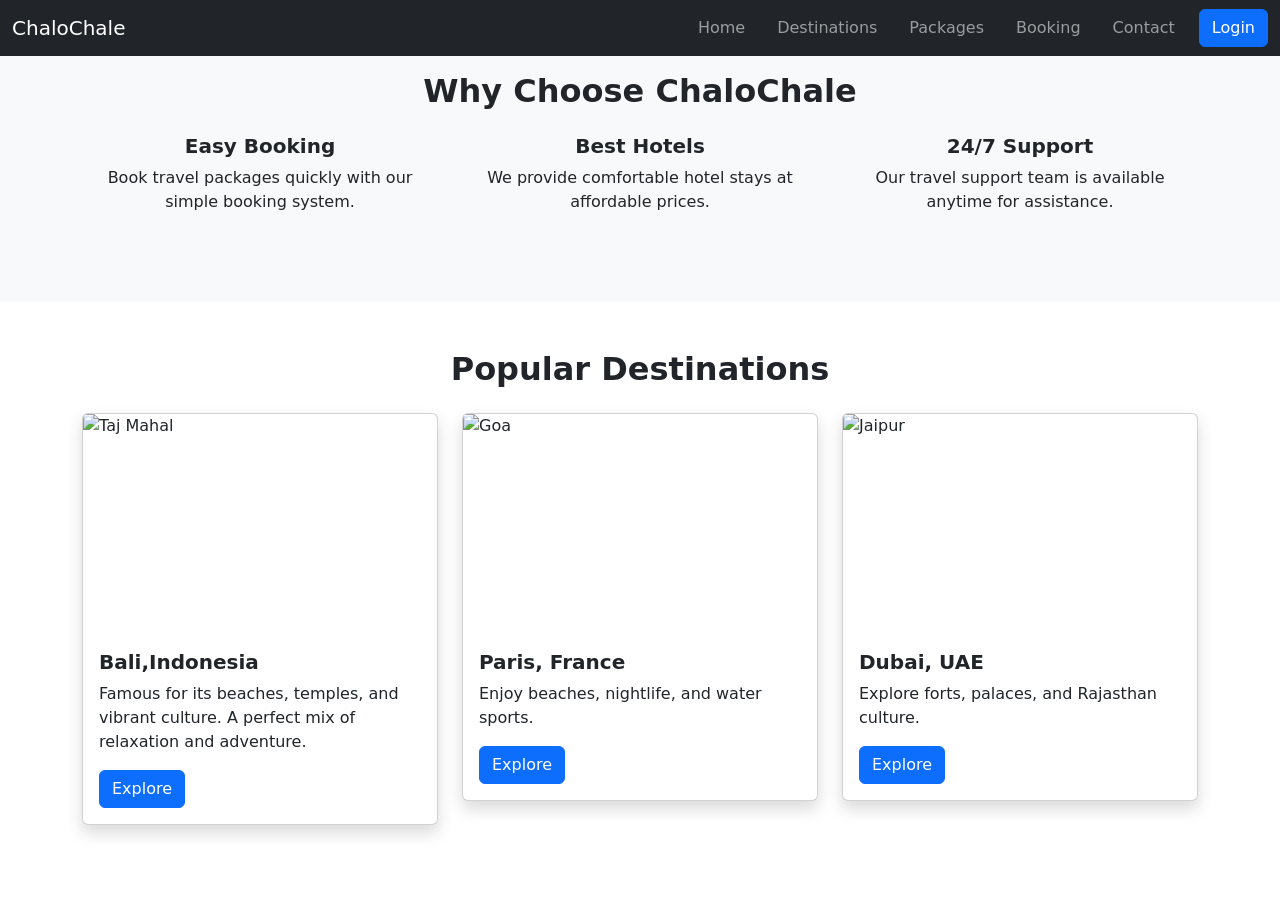
==== index.html @ 0f671a56 "Initial commit" ====
<!DOCTYPE html>
<html lang="en">
<head>
<link href="https://cdn.jsdelivr.net/npm/bootstrap@5.3.8/dist/css/bootstrap.min.css" rel="stylesheet">
<script src="https://cdn.jsdelivr.net/npm/bootstrap@5.3.8/dist/js/bootstrap.bundle.min.js"></script>
    <meta charset="UTF-8">
    <meta name="viewport" content="width=device-width, initial-scale=1.0">
    <title>Document</title>
</head>
<body>
   <nav class="navbar navbar-expand-sm navbar-dark bg-dark fixed-top">
  <div class="container-fluid">
    <a class="navbar-brand" href="javascript:void(0)">ChaloChale</a>
    <button class="navbar-toggler" type="button" data-bs-toggle="collapse" data-bs-target="#mynavbar">
      <span class="navbar-toggler-icon"></span>
    </button>

    <div class="collapse navbar-collapse" id="mynavbar ">
      <ul class="navbar-nav ms-auto d-flex gap-3">
        <li class="nav-item">
          <a class="nav-link" href="index.html">Home</a>
        </li>
        <li class="nav-item">
          <a class="nav-link" href="destination.html">Destinations</a>
        </li>
        <li class="nav-item">
          <a class="nav-link" href="packages.html">Packages</a>
        </li>
        <li class="nav-item">
          <a class="nav-link" href="booking.html">Booking</a>
        </li>
        <li class="nav-item">
          <a class="nav-link" href="contact.html">Contact</a>
        </li>
      </ul>
      <button class="btn btn-primary ms-3" type="button">Login</button>
    </div>
  </div>
</nav>


<div id="demo" class="carousel slide" data-bs-ride="carousel">

  <!-- Indicators/dots -->
  <div class="carousel-indicators">
    <button type="button" data-bs-target="#demo" data-bs-slide-to="0" class="active"></button>
    <button type="button" data-bs-target="#demo" data-bs-slide-to="1"></button>
    <button type="button" data-bs-target="#demo" data-bs-slide-to="2"></button>
  </div>
  
  <!-- The slideshow/carousel -->
  <div class="carousel-inner">
    <div class="carousel-item active">
      <img src="https://images.news18.com/webstories/uploads/2024/07/image-2024-07-f7a2a17a0508340295d1e0715650c808.png" alt="Los Angeles" class="d-block" style="width:100%">
      <div class="carousel-caption">
        <h3>Explore Beautiful Beaches</h3>
        <p> Plan your next vacation with ChaloChale</p>
        <button class="btn btn-primary ms-3" type="button">Explore Now</button>

      </div>
    </div>
    <div class="carousel-item">
      <img src="https://instatravelstyle.com/wp-content/uploads/2023/10/Trekking-in-the-Himalayas-A-Soul-Stirring-Adventure-in-Bhutans-Pristine-Mountains.jpg" alt="Chicago" class="d-block" style="width:100%">
      <div class="carousel-caption">
        <h3>Adventure in mountains</h3>
        <p> Discover trekking and hiking packages</p>
                <button class="btn btn-primary ms-3" type="button">View Packages</button>

      </div> 
    </div>
    <div class="carousel-item">
      <img src="https://images.unsplash.com/photo-1477959858617-67f85cf4f1df?fm=jpg&q=60&w=3000&auto=format&fit=crop&ixlib=rb-4.1.0&ixid=M3wxMjA3fDB8MHxzZWFyY2h8M3x8Y2l0eXxlbnwwfHwwfHx8MA%3D%3D" alt="New York" class="d-block" style="width:100%">
      <div class="carousel-caption">
        <h3>Enjoy City Towers</h3>
        <p> Book affordable city travel plans</p>
       <button class="btn btn-primary ms-3" type="button"> Book Trip</button>

      </div>  
    </div>
  </div>
  
  <!-- Left and right controls/icons -->
  <button class="carousel-control-prev" type="button" data-bs-target="#demo" data-bs-slide="prev">
    <span class="carousel-control-prev-icon"></span>
  </button>
  <button class="carousel-control-next" type="button" data-bs-target="#demo" data-bs-slide="next">
    <span class="carousel-control-next-icon"></span>
  </button>
</div>


<div class="row">
    <div class="col-md-12">
        <!-- Services Section -->
        <section class="py-5 bg-light">
            <div class="container">
                <h2 class="text-center fw-bold mb-4">Why Choose ChaloChale</h2>

                <div class="row text-center">

                    <div class="col-md-4 mb-4">
                        <i class="fa-solid fa-plane fa-3x text-primary mb-3"></i>
                        <h5 class="fw-bold">Easy Booking</h5>
                        <p>Book travel packages quickly with our simple booking system.</p>
                    </div>

                    <div class="col-md-4 mb-4">
                        <i class="fa-solid fa-hotel fa-3x text-success mb-3"></i>
                        <h5 class="fw-bold">Best Hotels</h5>
                        <p>We provide comfortable hotel stays at affordable prices.</p>
                    </div>

                    <div class="col-md-4 mb-4">
                        <i class="fa-solid fa-headset fa-3x text-warning mb-3"></i>
                        <h5 class="fw-bold">24/7 Support</h5>
                        <p>Our travel support team is available anytime for assistance.</p>
                    </div>

                </div>
            </div>
        </section>
    </div>
</div>

<!-- Destinations Section -->
<section class="py-5">
  <div class="container">
    <h2 class="text-center fw-bold mb-4">Popular Destinations</h2>

    <div class="row">

      <div class="col-md-4 mb-4">
        <div class="card shadow">
          <img src="https://hblimg.mmtcdn.com/content/hubble/img/desttvimg/mmt/destination/m_Bali_tv_destination_img_1_l_771_1158.jpg"
               class="card-img-top" height="220" alt="Taj Mahal">
          <div class="card-body">
            <h5 class="card-title fw-bold">Bali,Indonesia</h5>
            <p class="card-text">Famous for its beaches, temples, and vibrant culture. A perfect mix of relaxation and adventure.</p>
            <a href="#" class="btn btn-primary">Explore</a>
          </div>
        </div>
      </div>

      <div class="col-md-4 mb-4">
        <div class="card shadow">
          <img src="https://cdn.britannica.com/31/255531-050-B7E07090/eiffel-tower-paris-france-champ-de-mars-view.jpg";
               class="card-img-top" height="220" alt="Goa">
          <div class="card-body">
            <h5 class="card-title fw-bold">Paris, France </h5>
            <p class="card-text">Enjoy beaches, nightlife, and water sports.</p>
            <a href="#" class="btn btn-primary">Explore</a>
          </div>
        </div>
      </div>

      <div class="col-md-4 mb-4">
        <div class="card shadow">
          <img src="https://res.klook.com/image/upload/fl_lossy.progressive,q_60/v1760437946/destination/vovea0rrgjojr9pgdp7b.jpg"
               class="card-img-top" height="220" alt="Jaipur">
          <div class="card-body">
            <h5 class="card-title fw-bold">Dubai, UAE </h5>
            <p class="card-text">Explore forts, palaces, and Rajasthan culture.</p>
            <a href="#" class="btn btn-primary">Explore</a>
          </div>
        </div>
      </div>

    </div>
  </div>
</section>
<!-- destination section end -->


    
</body>
</html>
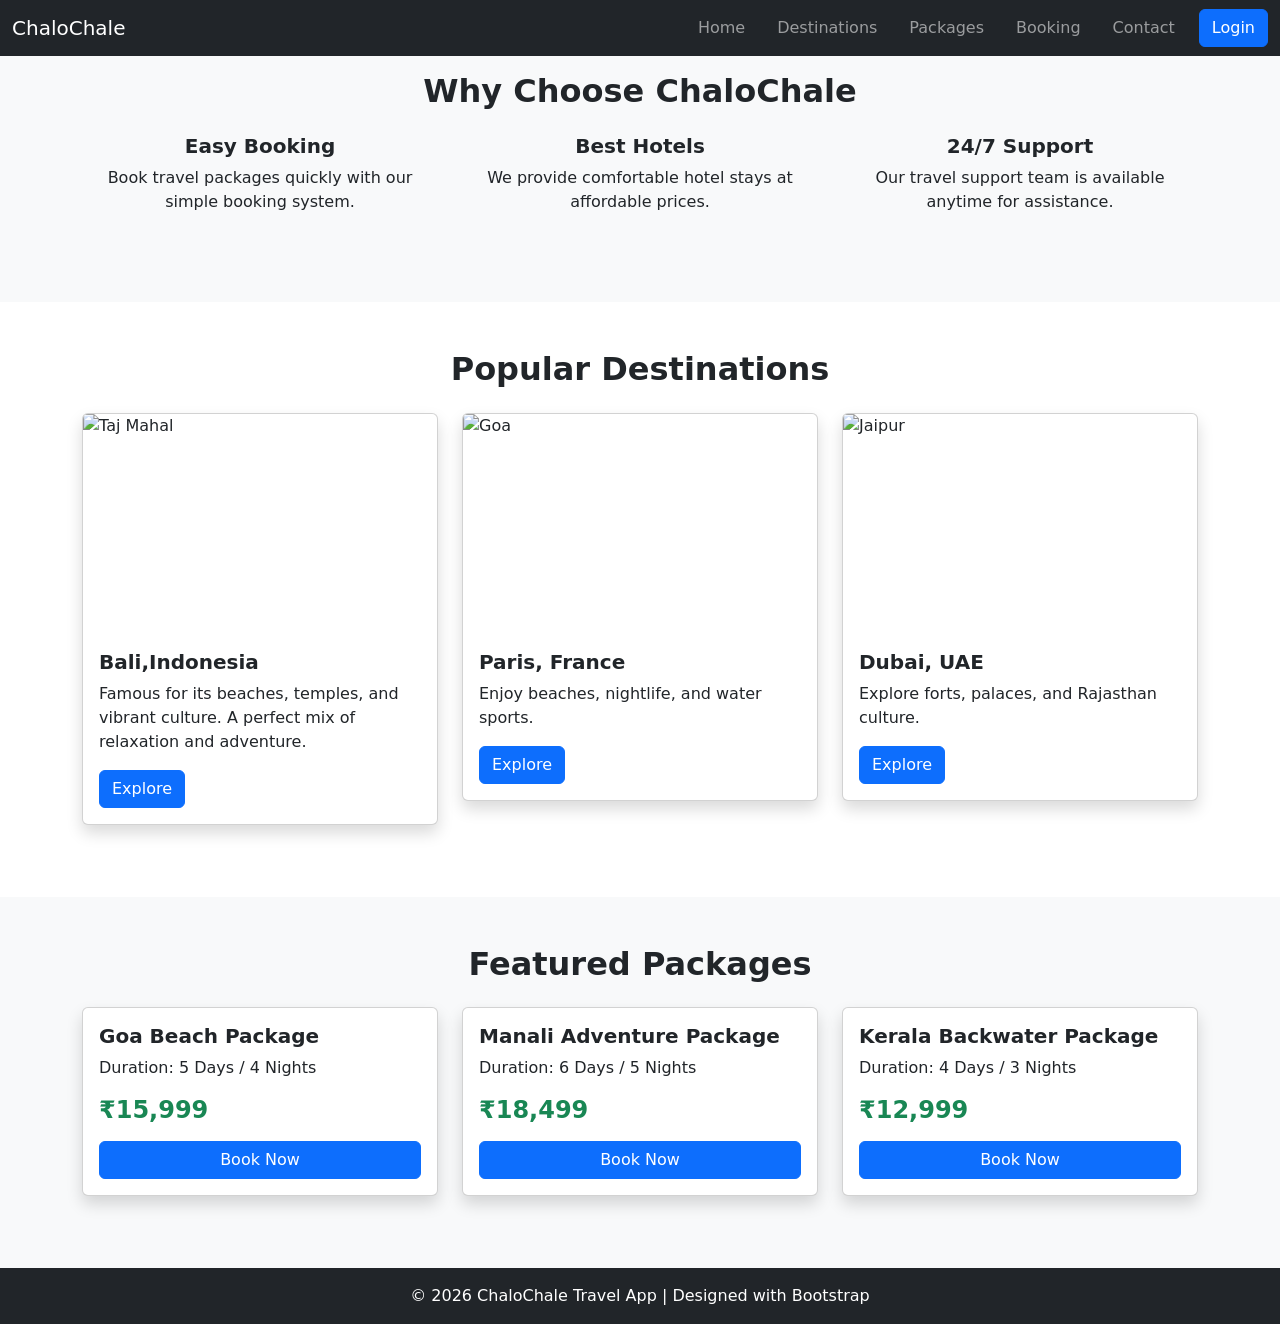
==== commit 1cabf226: "Updated home page" ====
--- a/index.html
+++ b/index.html
@@ -1,176 +1,281 @@
 <!DOCTYPE html>
 <html lang="en">
+
 <head>
-<link href="https://cdn.jsdelivr.net/npm/bootstrap@5.3.8/dist/css/bootstrap.min.css" rel="stylesheet">
-<script src="https://cdn.jsdelivr.net/npm/bootstrap@5.3.8/dist/js/bootstrap.bundle.min.js"></script>
-    <meta charset="UTF-8">
-    <meta name="viewport" content="width=device-width, initial-scale=1.0">
-    <title>Document</title>
+  <link href="https://cdn.jsdelivr.net/npm/bootstrap@5.3.8/dist/css/bootstrap.min.css" rel="stylesheet">
+  <script src="https://cdn.jsdelivr.net/npm/bootstrap@5.3.8/dist/js/bootstrap.bundle.min.js"></script>
+  <meta charset="UTF-8">
+  <meta name="viewport" content="width=device-width, initial-scale=1.0">
+  <title>Document</title>
 </head>
+
 <body>
-   <nav class="navbar navbar-expand-sm navbar-dark bg-dark fixed-top">
-  <div class="container-fluid">
-    <a class="navbar-brand" href="javascript:void(0)">ChaloChale</a>
-    <button class="navbar-toggler" type="button" data-bs-toggle="collapse" data-bs-target="#mynavbar">
-      <span class="navbar-toggler-icon"></span>
+  <nav class="navbar navbar-expand-sm navbar-dark bg-dark fixed-top">
+    <div class="container-fluid">
+      <a class="navbar-brand" href="javascript:void(0)">ChaloChale</a>
+      <button class="navbar-toggler" type="button" data-bs-toggle="collapse" data-bs-target="#mynavbar">
+        <span class="navbar-toggler-icon"></span>
+      </button>
+
+      <div class="collapse navbar-collapse" id="mynavbar ">
+        <ul class="navbar-nav ms-auto d-flex gap-3">
+          <li class="nav-item">
+            <a class="nav-link" href="index.html">Home</a>
+          </li>
+          <li class="nav-item">
+            <a class="nav-link" href="destination.html">Destinations</a>
+          </li>
+          <li class="nav-item">
+            <a class="nav-link" href="packages.html">Packages</a>
+          </li>
+          <li class="nav-item">
+            <a class="nav-link" href="booking.html">Booking</a>
+          </li>
+          <li class="nav-item">
+            <a class="nav-link" href="contact.html">Contact</a>
+          </li>
+        </ul>
+        <button class="btn btn-primary ms-3" type="button">Login</button>
+      </div>
+    </div>
+  </nav>
+
+
+  <div id="demo" class="carousel slide" data-bs-ride="carousel">
+
+    <!-- Indicators/dots -->
+    <div class="carousel-indicators">
+      <button type="button" data-bs-target="#demo" data-bs-slide-to="0" class="active"></button>
+      <button type="button" data-bs-target="#demo" data-bs-slide-to="1"></button>
+      <button type="button" data-bs-target="#demo" data-bs-slide-to="2"></button>
+    </div>
+
+    <!-- The slideshow/carousel -->
+    <div class="carousel-inner">
+      <div class="carousel-item active">
+        <img
+          src="https://images.news18.com/webstories/uploads/2024/07/image-2024-07-f7a2a17a0508340295d1e0715650c808.png"
+          alt="Los Angeles" class="d-block" style="width:100%">
+        <div class="carousel-caption">
+          <h3>Explore Beautiful Beaches</h3>
+          <p> Plan your next vacation with ChaloChale</p>
+          <button class="btn btn-primary ms-3" type="button">Explore Now</button>
+
+        </div>
+      </div>
+      <div class="carousel-item">
+        <img
+          src="https://instatravelstyle.com/wp-content/uploads/2023/10/Trekking-in-the-Himalayas-A-Soul-Stirring-Adventure-in-Bhutans-Pristine-Mountains.jpg"
+          alt="Chicago" class="d-block" style="width:100%">
+        <div class="carousel-caption">
+          <h3>Adventure in mountains</h3>
+          <p> Discover trekking and hiking packages</p>
+          <button class="btn btn-primary ms-3" type="button">View Packages</button>
+
+        </div>
+      </div>
+      <div class="carousel-item">
+        <img
+          src="https://images.unsplash.com/photo-1477959858617-67f85cf4f1df?fm=jpg&q=60&w=3000&auto=format&fit=crop&ixlib=rb-4.1.0&ixid=M3wxMjA3fDB8MHxzZWFyY2h8M3x8Y2l0eXxlbnwwfHwwfHx8MA%3D%3D"
+          alt="New York" class="d-block" style="width:100%">
+        <div class="carousel-caption">
+          <h3>Enjoy City Towers</h3>
+          <p> Book affordable city travel plans</p>
+          <button class="btn btn-primary ms-3" type="button"> Book Trip</button>
+
+        </div>
+      </div>
+    </div>
+
+    <!-- Left and right controls/icons -->
+    <button class="carousel-control-prev" type="button" data-bs-target="#demo" data-bs-slide="prev">
+      <span class="carousel-control-prev-icon"></span>
     </button>
-
-    <div class="collapse navbar-collapse" id="mynavbar ">
-      <ul class="navbar-nav ms-auto d-flex gap-3">
-        <li class="nav-item">
-          <a class="nav-link" href="index.html">Home</a>
-        </li>
-        <li class="nav-item">
-          <a class="nav-link" href="destination.html">Destinations</a>
-        </li>
-        <li class="nav-item">
-          <a class="nav-link" href="packages.html">Packages</a>
-        </li>
-        <li class="nav-item">
-          <a class="nav-link" href="booking.html">Booking</a>
-        </li>
-        <li class="nav-item">
-          <a class="nav-link" href="contact.html">Contact</a>
-        </li>
-      </ul>
-      <button class="btn btn-primary ms-3" type="button">Login</button>
-    </div>
+    <button class="carousel-control-next" type="button" data-bs-target="#demo" data-bs-slide="next">
+      <span class="carousel-control-next-icon"></span>
+    </button>
   </div>
-</nav>
-
-
-<div id="demo" class="carousel slide" data-bs-ride="carousel">
-
-  <!-- Indicators/dots -->
-  <div class="carousel-indicators">
-    <button type="button" data-bs-target="#demo" data-bs-slide-to="0" class="active"></button>
-    <button type="button" data-bs-target="#demo" data-bs-slide-to="1"></button>
-    <button type="button" data-bs-target="#demo" data-bs-slide-to="2"></button>
+
+
+  <div class="row">
+    <div class="col-md-12">
+      <!-- Services Section -->
+      <section class="py-5 bg-light">
+        <div class="container">
+          <h2 class="text-center fw-bold mb-4">Why Choose ChaloChale</h2>
+
+          <div class="row text-center">
+
+            <div class="col-md-4 mb-4">
+              <i class="fa-solid fa-plane fa-3x text-primary mb-3"></i>
+              <h5 class="fw-bold">Easy Booking</h5>
+              <p>Book travel packages quickly with our simple booking system.</p>
+            </div>
+
+            <div class="col-md-4 mb-4">
+              <i class="fa-solid fa-hotel fa-3x text-success mb-3"></i>
+              <h5 class="fw-bold">Best Hotels</h5>
+              <p>We provide comfortable hotel stays at affordable prices.</p>
+            </div>
+
+            <div class="col-md-4 mb-4">
+              <i class="fa-solid fa-headset fa-3x text-warning mb-3"></i>
+              <h5 class="fw-bold">24/7 Support</h5>
+              <p>Our travel support team is available anytime for assistance.</p>
+            </div>
+
+          </div>
+        </div>
+      </section>
+    </div>
   </div>
-  
-  <!-- The slideshow/carousel -->
-  <div class="carousel-inner">
-    <div class="carousel-item active">
-      <img src="https://images.news18.com/webstories/uploads/2024/07/image-2024-07-f7a2a17a0508340295d1e0715650c808.png" alt="Los Angeles" class="d-block" style="width:100%">
-      <div class="carousel-caption">
-        <h3>Explore Beautiful Beaches</h3>
-        <p> Plan your next vacation with ChaloChale</p>
-        <button class="btn btn-primary ms-3" type="button">Explore Now</button>
-
-      </div>
-    </div>
-    <div class="carousel-item">
-      <img src="https://instatravelstyle.com/wp-content/uploads/2023/10/Trekking-in-the-Himalayas-A-Soul-Stirring-Adventure-in-Bhutans-Pristine-Mountains.jpg" alt="Chicago" class="d-block" style="width:100%">
-      <div class="carousel-caption">
-        <h3>Adventure in mountains</h3>
-        <p> Discover trekking and hiking packages</p>
-                <button class="btn btn-primary ms-3" type="button">View Packages</button>
-
-      </div> 
-    </div>
-    <div class="carousel-item">
-      <img src="https://images.unsplash.com/photo-1477959858617-67f85cf4f1df?fm=jpg&q=60&w=3000&auto=format&fit=crop&ixlib=rb-4.1.0&ixid=M3wxMjA3fDB8MHxzZWFyY2h8M3x8Y2l0eXxlbnwwfHwwfHx8MA%3D%3D" alt="New York" class="d-block" style="width:100%">
-      <div class="carousel-caption">
-        <h3>Enjoy City Towers</h3>
-        <p> Book affordable city travel plans</p>
-       <button class="btn btn-primary ms-3" type="button"> Book Trip</button>
-
-      </div>  
+
+  <!-- Destinations Section -->
+  <section class="py-5">
+    <div class="container">
+      <h2 class="text-center fw-bold mb-4">Popular Destinations</h2>
+
+      <div class="row">
+
+        <div class="col-md-4 mb-4">
+          <div class="card shadow">
+            <img
+              src="https://hblimg.mmtcdn.com/content/hubble/img/desttvimg/mmt/destination/m_Bali_tv_destination_img_1_l_771_1158.jpg"
+              class="card-img-top" height="220" alt="Taj Mahal">
+            <div class="card-body">
+              <h5 class="card-title fw-bold">Bali,Indonesia</h5>
+              <p class="card-text">Famous for its beaches, temples, and vibrant culture. A perfect mix of relaxation and
+                adventure.</p>
+              <a href="#" class="btn btn-primary">Explore</a>
+            </div>
+          </div>
+        </div>
+
+        <div class="col-md-4 mb-4">
+          <div class="card shadow">
+            <img
+              src="https://cdn.britannica.com/31/255531-050-B7E07090/eiffel-tower-paris-france-champ-de-mars-view.jpg" ;
+              class="card-img-top" height="220" alt="Goa">
+            <div class="card-body">
+              <h5 class="card-title fw-bold">Paris, France </h5>
+              <p class="card-text">Enjoy beaches, nightlife, and water sports.</p>
+              <a href="#" class="btn btn-primary">Explore</a>
+            </div>
+          </div>
+        </div>
+
+        <div class="col-md-4 mb-4">
+          <div class="card shadow">
+            <img
+              src="https://res.klook.com/image/upload/fl_lossy.progressive,q_60/v1760437946/destination/vovea0rrgjojr9pgdp7b.jpg"
+              class="card-img-top" height="220" alt="Jaipur">
+            <div class="card-body">
+              <h5 class="card-title fw-bold">Dubai, UAE </h5>
+              <p class="card-text">Explore forts, palaces, and Rajasthan culture.</p>
+              <a href="#" class="btn btn-primary">Explore</a>
+            </div>
+          </div>
+        </div>
+
+      </div>
+    </div>
+  </section>
+  <!-- destination section end -->
+
+
+  <!-- Packages Section -->
+  <section class="py-5 bg-light">
+    <div class="container">
+      <h2 class="text-center fw-bold mb-4">Featured Packages</h2>
+      <div class="row">
+
+        <div class="col-md-4 mb-4">
+          <div class="card shadow">
+            <div class="card-body">
+              <h5 class="fw-bold">Goa Beach Package</h5>
+              <p>Duration: 5 Days / 4 Nights</p>
+              <h4 class="text-success fw-bold">₹15,999</h4>
+              <button class="btn btn-primary w-100 mt-2" data-bs-toggle="modal" data-bs-target="#bookingModal">
+                Book Now
+              </button>
+            </div>
+          </div>
+        </div>
+
+        <div class="col-md-4 mb-4">
+          <div class="card shadow">
+            <div class="card-body">
+              <h5 class="fw-bold">Manali Adventure Package</h5>
+              <p>Duration: 6 Days / 5 Nights</p>
+              <h4 class="text-success fw-bold">₹18,499</h4>
+              <button class="btn btn-primary w-100 mt-2" data-bs-toggle="modal" data-bs-target="#bookingModal">
+                Book Now
+              </button>
+            </div>
+          </div>
+        </div>
+
+        <div class="col-md-4 mb-4">
+          <div class="card shadow">
+            <div class="card-body">
+              <h5 class="fw-bold">Kerala Backwater Package</h5>
+              <p>Duration: 4 Days / 3 Nights</p>
+              <h4 class="text-success fw-bold">₹12,999</h4>
+              <button class="btn btn-primary w-100 mt-2" data-bs-toggle="modal" data-bs-target="#bookingModal">
+                Book Now
+              </button>
+            </div>
+          </div>
+        </div>
+
+      </div>
+    </div>
+  </section>
+
+  <div class="modal" id="bookingModal">
+    <div class="modal-dialog">
+      <div class="modal-content">
+
+        <!-- Modal Header -->
+        <div class="modal-header bg-primary text-white">
+          <h4 class="modal-title">Book Your Trip</h4>
+          <button type="button" class="btn-close" data-bs-dismiss="modal"></button>
+        </div>
+
+        <!-- Modal body -->
+        <div class="modal-body">
+          <form action="/action_page.php">
+            <div class="mb-3 mt-3">
+              <label for="name" class="form-label"> Full Name</label>
+              <input type="email" class="form-control" id="name" placeholder="Enter your name" name="full-name">
+            </div>
+            <div class="mb-3">
+              <label for="email" class="form-label">Email</label>
+              <input type="password" class="form-control" id="email" placeholder="Enter email" name="email">
+            </div>
+
+            <div class="mb-3">
+              <label for="exampleFormControlTextarea1" class="form-label"> Message</label>
+              <textarea class="form-control" id="exampleFormControlTextarea1" rows="3" placeholder="Any Special request "></textarea>
+            </div>
+          </form>
+        </div>
+
+        <!-- Modal footer -->
+        <div class="modal-footer">
+          <button type="button" class="btn btn-success" data-bs-dismiss="modal">Submit Booking request</button>
+        </div>
+
+      </div>
     </div>
   </div>
-  
-  <!-- Left and right controls/icons -->
-  <button class="carousel-control-prev" type="button" data-bs-target="#demo" data-bs-slide="prev">
-    <span class="carousel-control-prev-icon"></span>
-  </button>
-  <button class="carousel-control-next" type="button" data-bs-target="#demo" data-bs-slide="next">
-    <span class="carousel-control-next-icon"></span>
-  </button>
-</div>
-
-
-<div class="row">
-    <div class="col-md-12">
-        <!-- Services Section -->
-        <section class="py-5 bg-light">
-            <div class="container">
-                <h2 class="text-center fw-bold mb-4">Why Choose ChaloChale</h2>
-
-                <div class="row text-center">
-
-                    <div class="col-md-4 mb-4">
-                        <i class="fa-solid fa-plane fa-3x text-primary mb-3"></i>
-                        <h5 class="fw-bold">Easy Booking</h5>
-                        <p>Book travel packages quickly with our simple booking system.</p>
-                    </div>
-
-                    <div class="col-md-4 mb-4">
-                        <i class="fa-solid fa-hotel fa-3x text-success mb-3"></i>
-                        <h5 class="fw-bold">Best Hotels</h5>
-                        <p>We provide comfortable hotel stays at affordable prices.</p>
-                    </div>
-
-                    <div class="col-md-4 mb-4">
-                        <i class="fa-solid fa-headset fa-3x text-warning mb-3"></i>
-                        <h5 class="fw-bold">24/7 Support</h5>
-                        <p>Our travel support team is available anytime for assistance.</p>
-                    </div>
-
-                </div>
-            </div>
-        </section>
-    </div>
-</div>
-
-<!-- Destinations Section -->
-<section class="py-5">
-  <div class="container">
-    <h2 class="text-center fw-bold mb-4">Popular Destinations</h2>
-
-    <div class="row">
-
-      <div class="col-md-4 mb-4">
-        <div class="card shadow">
-          <img src="https://hblimg.mmtcdn.com/content/hubble/img/desttvimg/mmt/destination/m_Bali_tv_destination_img_1_l_771_1158.jpg"
-               class="card-img-top" height="220" alt="Taj Mahal">
-          <div class="card-body">
-            <h5 class="card-title fw-bold">Bali,Indonesia</h5>
-            <p class="card-text">Famous for its beaches, temples, and vibrant culture. A perfect mix of relaxation and adventure.</p>
-            <a href="#" class="btn btn-primary">Explore</a>
-          </div>
-        </div>
-      </div>
-
-      <div class="col-md-4 mb-4">
-        <div class="card shadow">
-          <img src="https://cdn.britannica.com/31/255531-050-B7E07090/eiffel-tower-paris-france-champ-de-mars-view.jpg";
-               class="card-img-top" height="220" alt="Goa">
-          <div class="card-body">
-            <h5 class="card-title fw-bold">Paris, France </h5>
-            <p class="card-text">Enjoy beaches, nightlife, and water sports.</p>
-            <a href="#" class="btn btn-primary">Explore</a>
-          </div>
-        </div>
-      </div>
-
-      <div class="col-md-4 mb-4">
-        <div class="card shadow">
-          <img src="https://res.klook.com/image/upload/fl_lossy.progressive,q_60/v1760437946/destination/vovea0rrgjojr9pgdp7b.jpg"
-               class="card-img-top" height="220" alt="Jaipur">
-          <div class="card-body">
-            <h5 class="card-title fw-bold">Dubai, UAE </h5>
-            <p class="card-text">Explore forts, palaces, and Rajasthan culture.</p>
-            <a href="#" class="btn btn-primary">Explore</a>
-          </div>
-        </div>
-      </div>
-
-    </div>
-  </div>
-</section>
-<!-- destination section end -->
-
-
-    
+
+
+  <footer class="bg-dark text-white text-center py-3">
+  <p class="mb-0">© 2026 ChaloChale Travel App | Designed with Bootstrap</p>
+</footer>
+
+
 </body>
+
 </html>
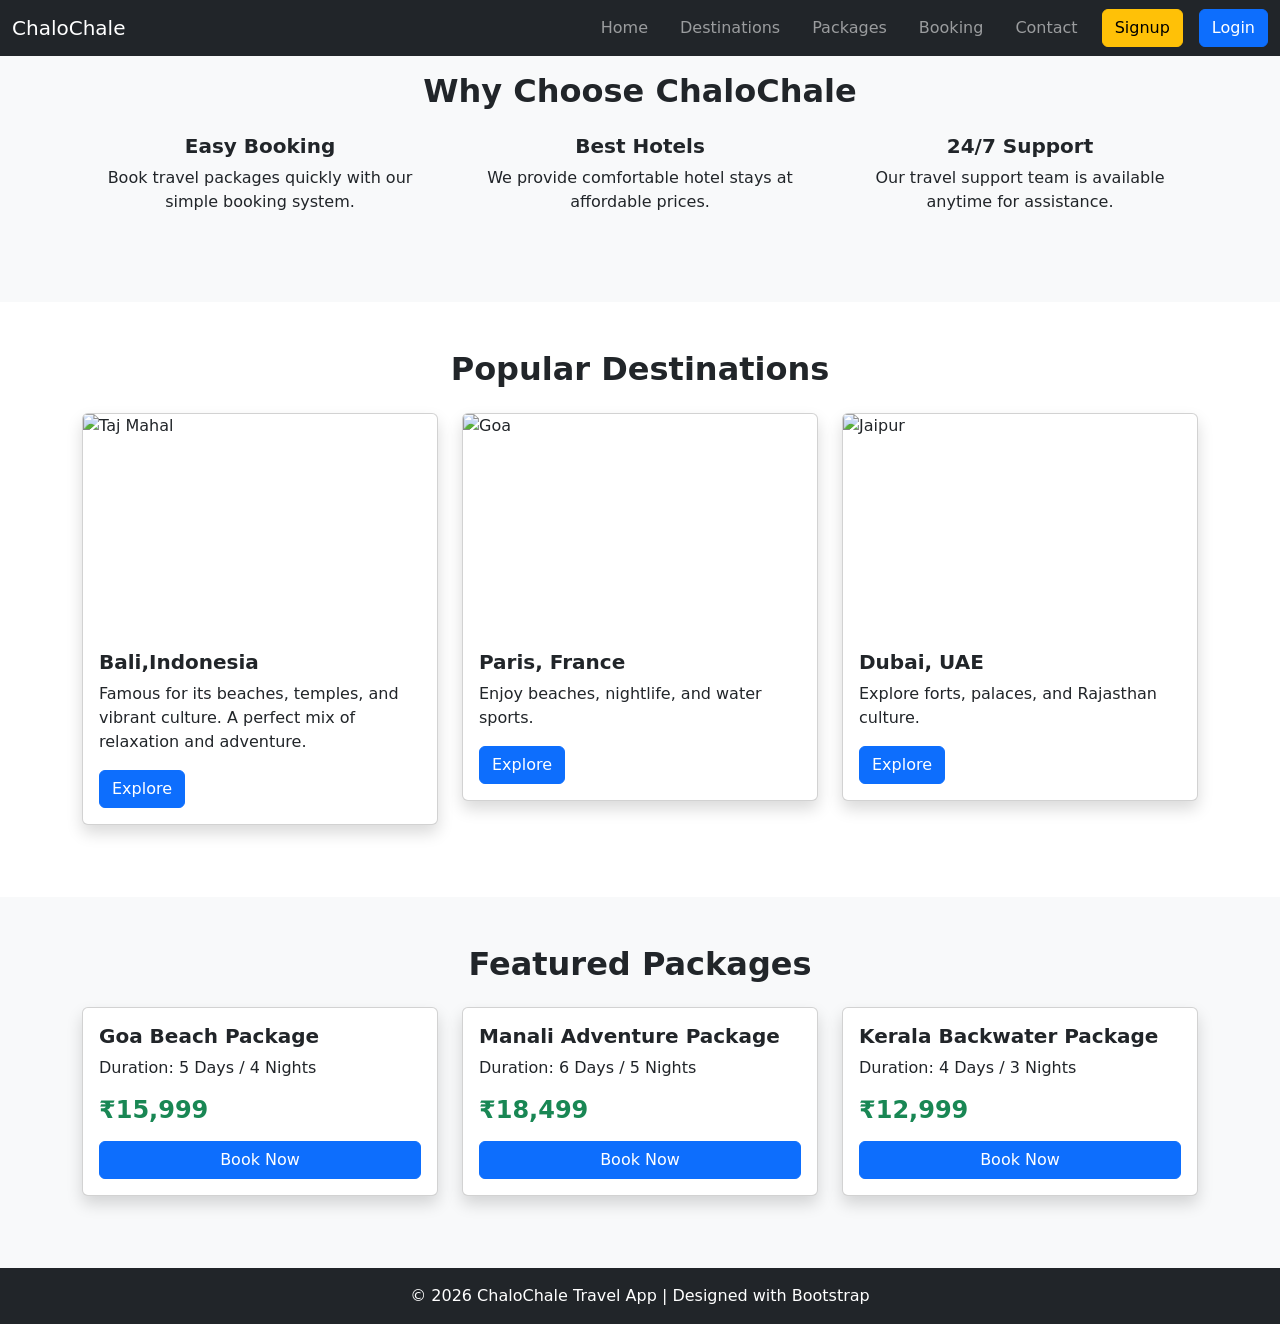
==== commit f3954b1c: "Updated homepage" ====
--- a/index.html
+++ b/index.html
@@ -35,7 +35,9 @@
             <a class="nav-link" href="contact.html">Contact</a>
           </li>
         </ul>
-        <button class="btn btn-primary ms-3" type="button">Login</button>
+        <a href="signup.html" class="btn btn-warning ms-lg-3">Signup</a>
+        <a href="login.html" class="btn btn-primary ms-lg-3">Login</a>
+        
       </div>
     </div>
   </nav>
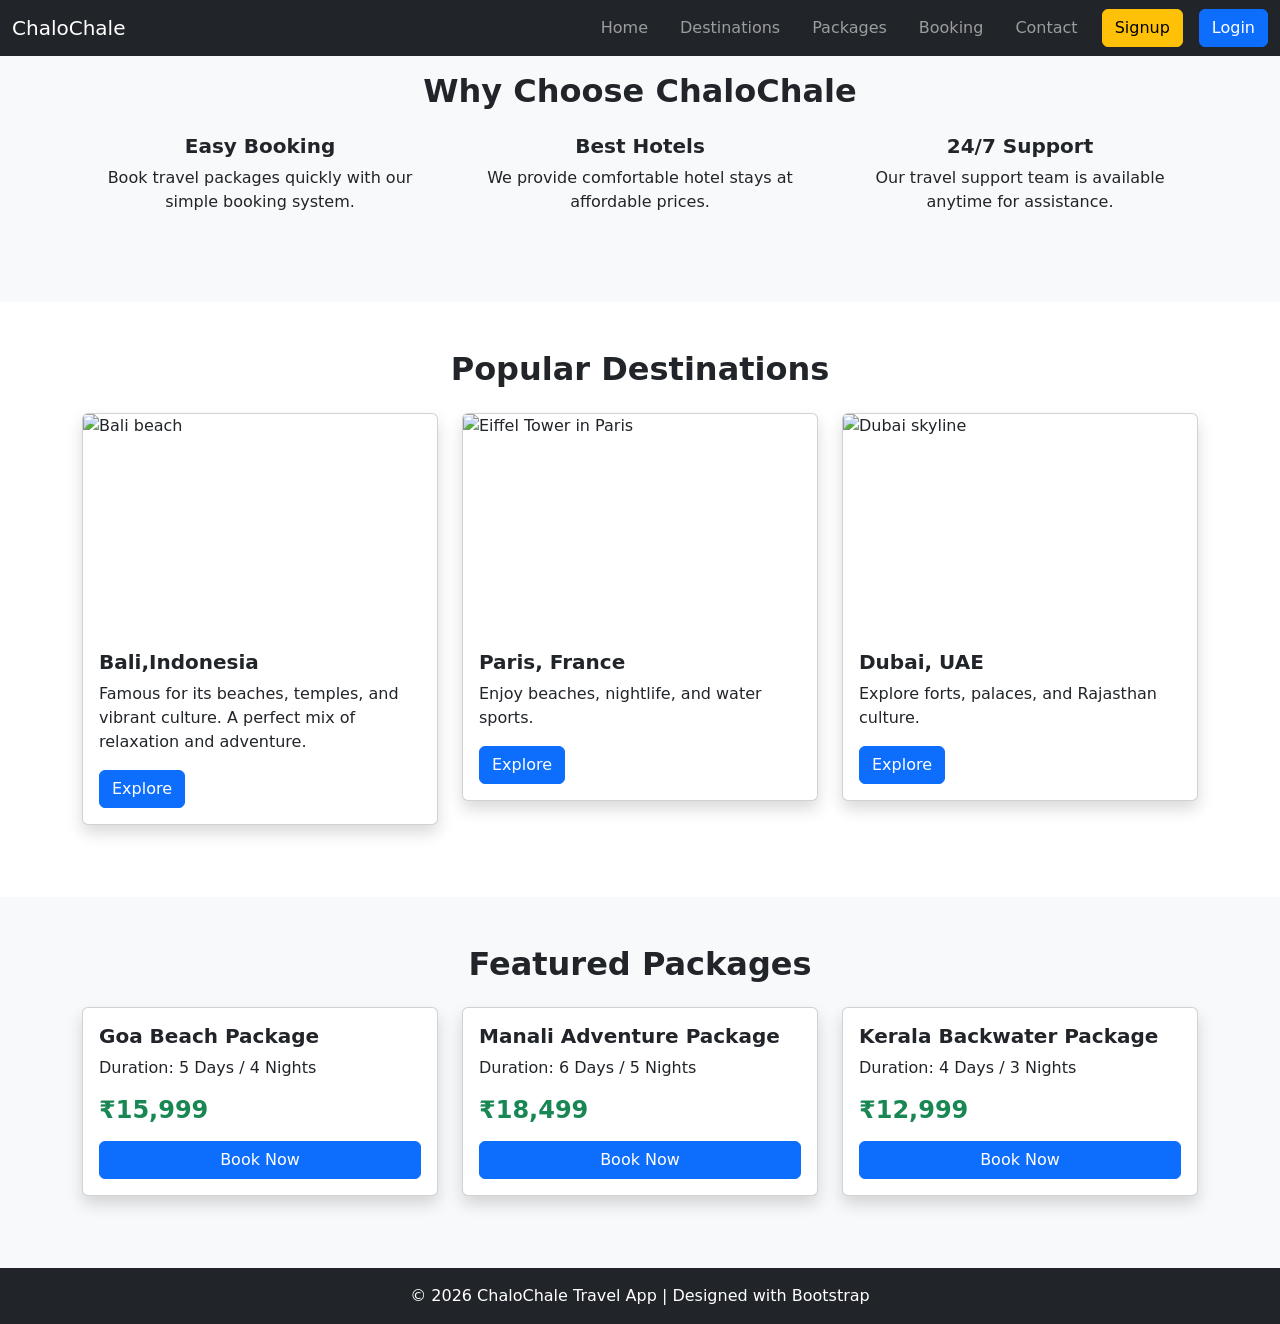
==== commit 07cb5f86: "Modified index.html" ====
--- a/index.html
+++ b/index.html
@@ -3,6 +3,7 @@
 
 <head>
   <link href="https://cdn.jsdelivr.net/npm/bootstrap@5.3.8/dist/css/bootstrap.min.css" rel="stylesheet">
+  <link href="css/style.css" rel="stylesheet">
   <script src="https://cdn.jsdelivr.net/npm/bootstrap@5.3.8/dist/js/bootstrap.bundle.min.js"></script>
   <meta charset="UTF-8">
   <meta name="viewport" content="width=device-width, initial-scale=1.0">
@@ -17,7 +18,7 @@
         <span class="navbar-toggler-icon"></span>
       </button>
 
-      <div class="collapse navbar-collapse" id="mynavbar ">
+      <div class="collapse navbar-collapse" id="mynavbar">
         <ul class="navbar-nav ms-auto d-flex gap-3">
           <li class="nav-item">
             <a class="nav-link" href="index.html">Home</a>
@@ -143,7 +144,7 @@
           <div class="card shadow">
             <img
               src="https://hblimg.mmtcdn.com/content/hubble/img/desttvimg/mmt/destination/m_Bali_tv_destination_img_1_l_771_1158.jpg"
-              class="card-img-top" height="220" alt="Taj Mahal">
+              class="card-img-top" height="220" alt="Bali beach">
             <div class="card-body">
               <h5 class="card-title fw-bold">Bali,Indonesia</h5>
               <p class="card-text">Famous for its beaches, temples, and vibrant culture. A perfect mix of relaxation and
@@ -156,8 +157,8 @@
         <div class="col-md-4 mb-4">
           <div class="card shadow">
             <img
-              src="https://cdn.britannica.com/31/255531-050-B7E07090/eiffel-tower-paris-france-champ-de-mars-view.jpg" ;
-              class="card-img-top" height="220" alt="Goa">
+              src="https://cdn.britannica.com/31/255531-050-B7E07090/eiffel-tower-paris-france-champ-de-mars-view.jpg"
+              class="card-img-top" height="220" alt="Eiffel Tower in Paris">
             <div class="card-body">
               <h5 class="card-title fw-bold">Paris, France </h5>
               <p class="card-text">Enjoy beaches, nightlife, and water sports.</p>
@@ -170,7 +171,7 @@
           <div class="card shadow">
             <img
               src="https://res.klook.com/image/upload/fl_lossy.progressive,q_60/v1760437946/destination/vovea0rrgjojr9pgdp7b.jpg"
-              class="card-img-top" height="220" alt="Jaipur">
+              class="card-img-top" height="220" alt="Dubai skyline">
             <div class="card-body">
               <h5 class="card-title fw-bold">Dubai, UAE </h5>
               <p class="card-text">Explore forts, palaces, and Rajasthan culture.</p>
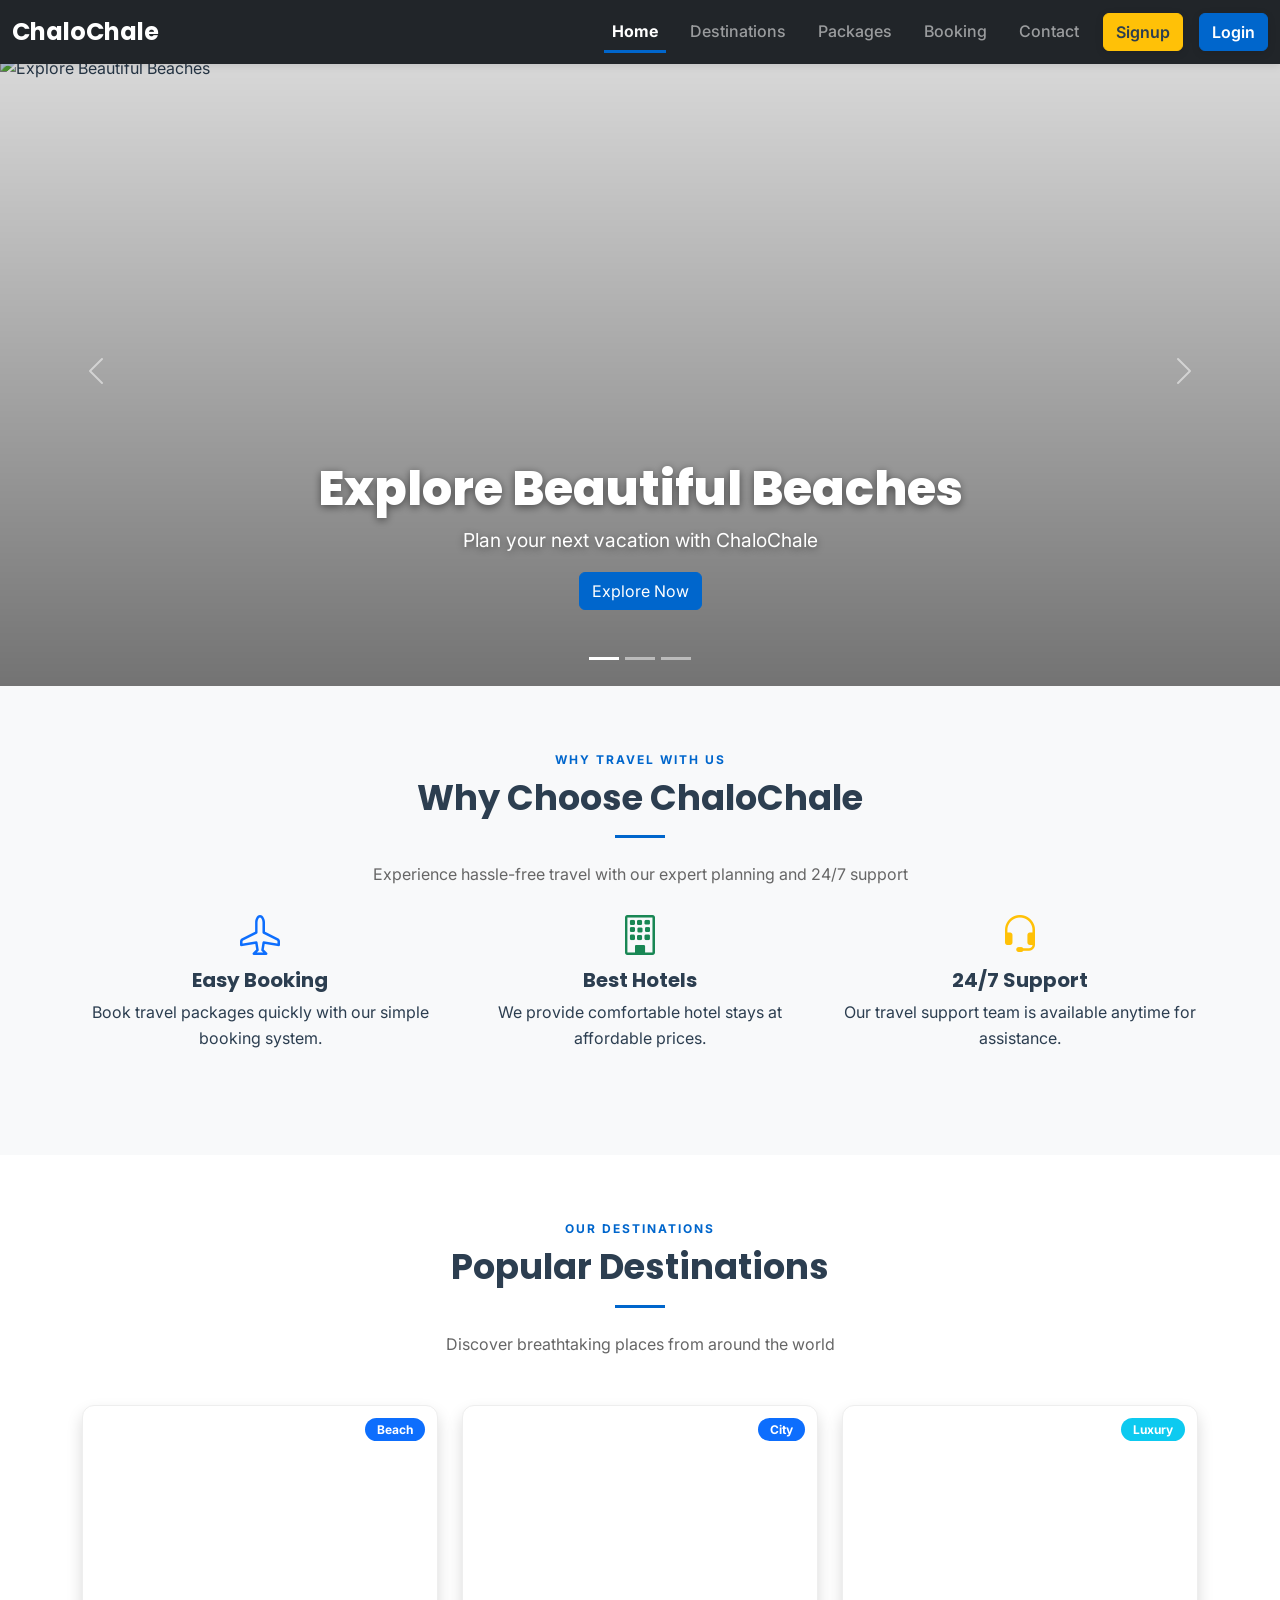
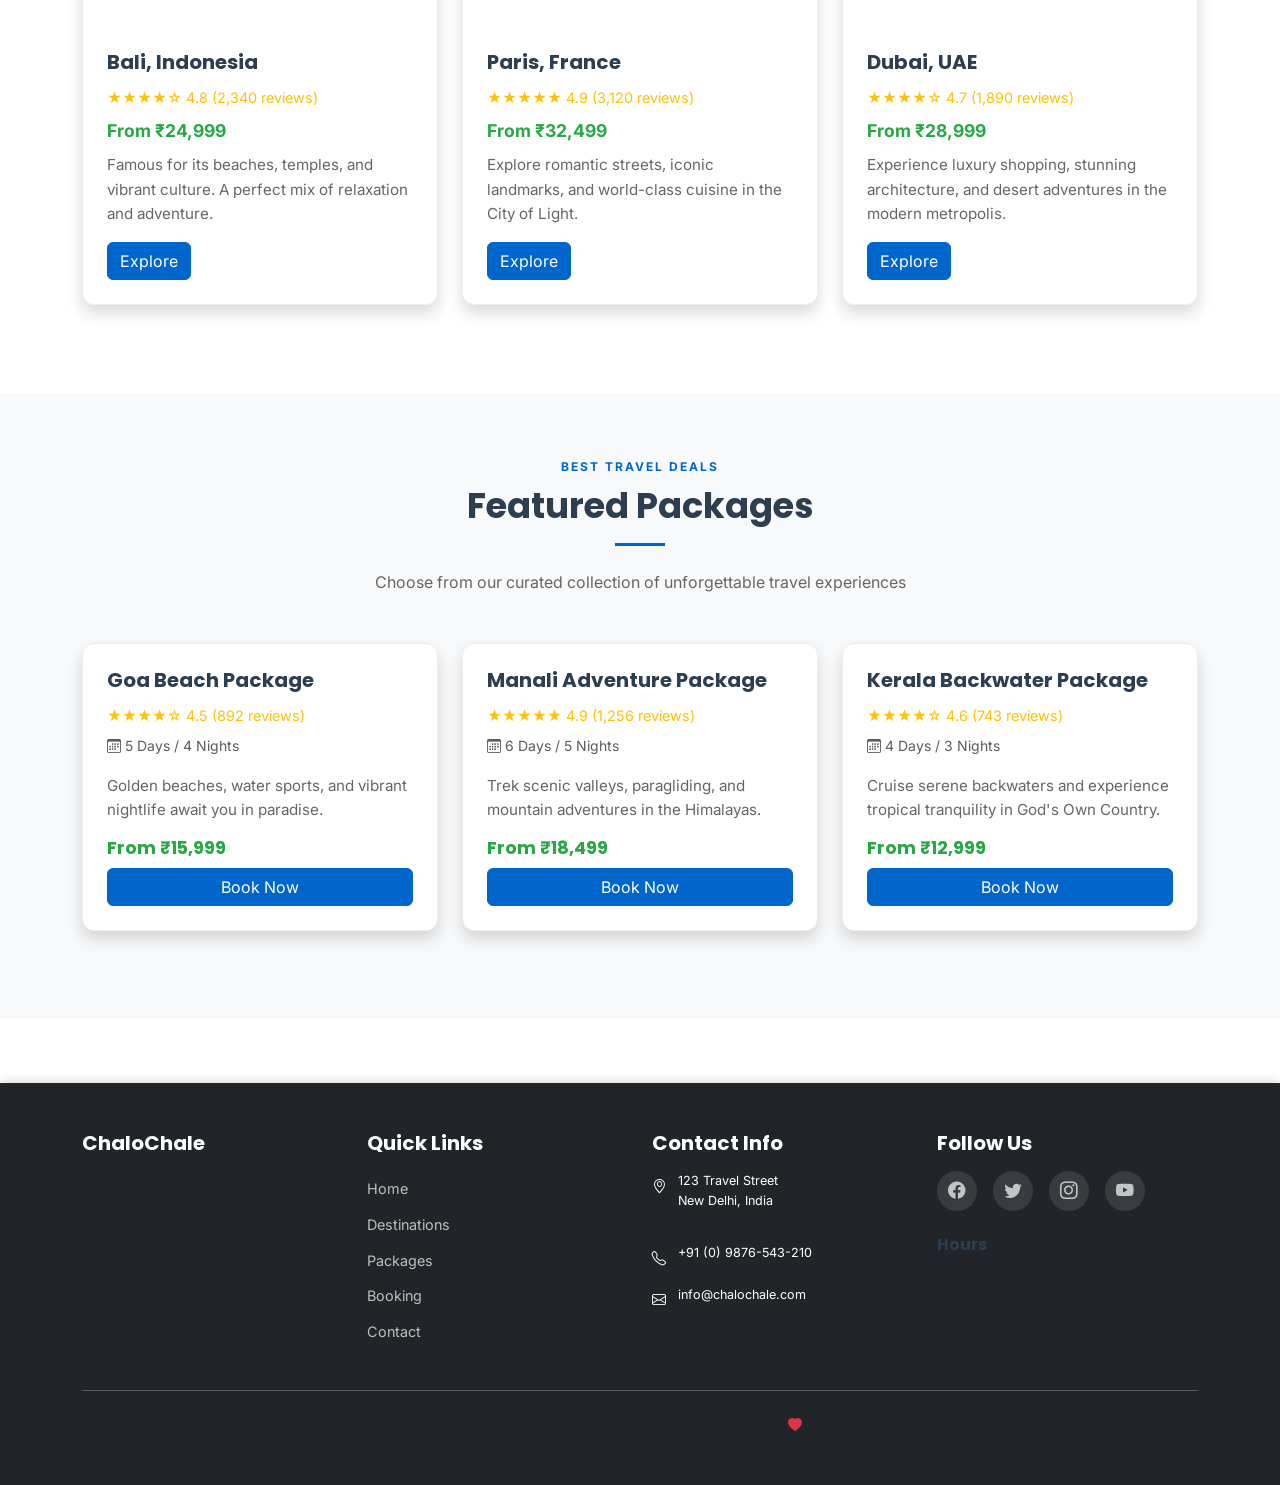
==== commit 881dac15: "Fix hero styling and improved responsiveness" ====
--- a/index.html
+++ b/index.html
@@ -3,17 +3,18 @@
 
 <head>
   <link href="https://cdn.jsdelivr.net/npm/bootstrap@5.3.8/dist/css/bootstrap.min.css" rel="stylesheet">
+  <link href="https://cdn.jsdelivr.net/npm/bootstrap-icons@1.11.0/font/bootstrap-icons.css" rel="stylesheet">
   <link href="css/style.css" rel="stylesheet">
   <script src="https://cdn.jsdelivr.net/npm/bootstrap@5.3.8/dist/js/bootstrap.bundle.min.js"></script>
   <meta charset="UTF-8">
   <meta name="viewport" content="width=device-width, initial-scale=1.0">
-  <title>Document</title>
+  <title>ChaloChale - Your Trusted Travel Partner</title>
 </head>
 
 <body>
-  <nav class="navbar navbar-expand-sm navbar-dark bg-dark fixed-top">
+  <nav class="navbar navbar-expand-lg navbar-dark bg-dark fixed-top">
     <div class="container-fluid">
-      <a class="navbar-brand" href="javascript:void(0)">ChaloChale</a>
+      <a class="navbar-brand" href="index.html">ChaloChale</a>
       <button class="navbar-toggler" type="button" data-bs-toggle="collapse" data-bs-target="#mynavbar">
         <span class="navbar-toggler-icon"></span>
       </button>
@@ -21,7 +22,7 @@
       <div class="collapse navbar-collapse" id="mynavbar">
         <ul class="navbar-nav ms-auto d-flex gap-3">
           <li class="nav-item">
-            <a class="nav-link" href="index.html">Home</a>
+            <a class="nav-link active" href="index.html">Home</a>
           </li>
           <li class="nav-item">
             <a class="nav-link" href="destination.html">Destinations</a>
@@ -58,34 +59,31 @@
       <div class="carousel-item active">
         <img
           src="https://images.news18.com/webstories/uploads/2024/07/image-2024-07-f7a2a17a0508340295d1e0715650c808.png"
-          alt="Los Angeles" class="d-block" style="width:100%">
+          alt="Explore Beautiful Beaches" class="d-block img-fluid">
         <div class="carousel-caption">
           <h3>Explore Beautiful Beaches</h3>
-          <p> Plan your next vacation with ChaloChale</p>
-          <button class="btn btn-primary ms-3" type="button">Explore Now</button>
-
+          <p>Plan your next vacation with ChaloChale</p>
+          <a href="destination.html" class="btn btn-primary">Explore Now</a>
         </div>
       </div>
       <div class="carousel-item">
         <img
           src="https://instatravelstyle.com/wp-content/uploads/2023/10/Trekking-in-the-Himalayas-A-Soul-Stirring-Adventure-in-Bhutans-Pristine-Mountains.jpg"
-          alt="Chicago" class="d-block" style="width:100%">
+          alt="Adventure in mountains" class="d-block img-fluid">
         <div class="carousel-caption">
           <h3>Adventure in mountains</h3>
-          <p> Discover trekking and hiking packages</p>
-          <button class="btn btn-primary ms-3" type="button">View Packages</button>
-
+          <p>Discover trekking and hiking packages</p>
+          <a href="packages.html" class="btn btn-primary">View Packages</a>
         </div>
       </div>
       <div class="carousel-item">
         <img
           src="https://images.unsplash.com/photo-1477959858617-67f85cf4f1df?fm=jpg&q=60&w=3000&auto=format&fit=crop&ixlib=rb-4.1.0&ixid=M3wxMjA3fDB8MHxzZWFyY2h8M3x8Y2l0eXxlbnwwfHwwfHx8MA%3D%3D"
-          alt="New York" class="d-block" style="width:100%">
+          alt="Enjoy City Towers" class="d-block img-fluid">
         <div class="carousel-caption">
           <h3>Enjoy City Towers</h3>
-          <p> Book affordable city travel plans</p>
-          <button class="btn btn-primary ms-3" type="button"> Book Trip</button>
-
+          <p>Book affordable city travel plans</p>
+          <a href="booking.html" class="btn btn-primary">Book Trip</a>
         </div>
       </div>
     </div>
@@ -105,24 +103,29 @@
       <!-- Services Section -->
       <section class="py-5 bg-light">
         <div class="container">
-          <h2 class="text-center fw-bold mb-4">Why Choose ChaloChale</h2>
-
-          <div class="row text-center">
-
-            <div class="col-md-4 mb-4">
-              <i class="fa-solid fa-plane fa-3x text-primary mb-3"></i>
+          <div class="text-center">
+            <span class="section-eyebrow">Why Travel With Us</span>
+            <h2 class="fw-bold">Why Choose ChaloChale</h2>
+            <div class="section-divider"></div>
+            <p class="section-subtitle">Experience hassle-free travel with our expert planning and 24/7 support</p>
+          </div>
+
+      <div class="row text-center">
+
+            <div class="col-12 col-sm-6 col-lg-4 mb-4">
+              <i class="bi bi-airplane fa-3x text-primary mb-3" style="font-size: 2.5rem;"></i>
               <h5 class="fw-bold">Easy Booking</h5>
               <p>Book travel packages quickly with our simple booking system.</p>
             </div>
 
-            <div class="col-md-4 mb-4">
-              <i class="fa-solid fa-hotel fa-3x text-success mb-3"></i>
+            <div class="col-12 col-sm-6 col-lg-4 mb-4">
+              <i class="bi bi-building fa-3x text-success mb-3" style="font-size: 2.5rem;"></i>
               <h5 class="fw-bold">Best Hotels</h5>
               <p>We provide comfortable hotel stays at affordable prices.</p>
             </div>
 
-            <div class="col-md-4 mb-4">
-              <i class="fa-solid fa-headset fa-3x text-warning mb-3"></i>
+            <div class="col-12 col-sm-6 col-lg-4 mb-4">
+              <i class="bi bi-headset fa-3x text-warning mb-3" style="font-size: 2.5rem;"></i>
               <h5 class="fw-bold">24/7 Support</h5>
               <p>Our travel support team is available anytime for assistance.</p>
             </div>
@@ -136,46 +139,56 @@
   <!-- Destinations Section -->
   <section class="py-5">
     <div class="container">
-      <h2 class="text-center fw-bold mb-4">Popular Destinations</h2>
+      <div class="text-center mb-5">
+        <span class="section-eyebrow">Our Destinations</span>
+        <h2 class="fw-bold">Popular Destinations</h2>
+        <div class="section-divider"></div>
+        <p class="section-subtitle">Discover breathtaking places from around the world</p>
+      </div>
 
       <div class="row">
 
-        <div class="col-md-4 mb-4">
-          <div class="card shadow">
-            <img
-              src="https://hblimg.mmtcdn.com/content/hubble/img/desttvimg/mmt/destination/m_Bali_tv_destination_img_1_l_771_1158.jpg"
-              class="card-img-top" height="220" alt="Bali beach">
-            <div class="card-body">
-              <h5 class="card-title fw-bold">Bali,Indonesia</h5>
-              <p class="card-text">Famous for its beaches, temples, and vibrant culture. A perfect mix of relaxation and
-                adventure.</p>
-              <a href="#" class="btn btn-primary">Explore</a>
-            </div>
-          </div>
-        </div>
-
-        <div class="col-md-4 mb-4">
-          <div class="card shadow">
-            <img
-              src="https://cdn.britannica.com/31/255531-050-B7E07090/eiffel-tower-paris-france-champ-de-mars-view.jpg"
-              class="card-img-top" height="220" alt="Eiffel Tower in Paris">
-            <div class="card-body">
-              <h5 class="card-title fw-bold">Paris, France </h5>
-              <p class="card-text">Enjoy beaches, nightlife, and water sports.</p>
-              <a href="#" class="btn btn-primary">Explore</a>
-            </div>
-          </div>
-        </div>
-
-        <div class="col-md-4 mb-4">
-          <div class="card shadow">
-            <img
-              src="https://res.klook.com/image/upload/fl_lossy.progressive,q_60/v1760437946/destination/vovea0rrgjojr9pgdp7b.jpg"
-              class="card-img-top" height="220" alt="Dubai skyline">
-            <div class="card-body">
-              <h5 class="card-title fw-bold">Dubai, UAE </h5>
-              <p class="card-text">Explore forts, palaces, and Rajasthan culture.</p>
-              <a href="#" class="btn btn-primary">Explore</a>
+        <div class="col-12 col-sm-6 col-lg-4 mb-4">
+          <div class="card shadow">
+            <div class="card-img-top" style="background-image: url('https://hblimg.mmtcdn.com/content/hubble/img/desttvimg/mmt/destination/m_Bali_tv_destination_img_1_l_771_1158.jpg'); background-size: cover; position: relative;">
+              <span class="badge bg-primary card-badge">Beach</span>
+            </div>
+            <div class="card-body">
+              <h5 class="card-title fw-bold">Bali, Indonesia</h5>
+              <div class="card-rating">★★★★☆ 4.8 (2,340 reviews)</div>
+              <p class="card-price">From ₹24,999</p>
+              <p class="card-text">Famous for its beaches, temples, and vibrant culture. A perfect mix of relaxation and adventure.</p>
+              <a href="destination.html" class="btn btn-primary">Explore</a>
+            </div>
+          </div>
+        </div>
+
+        <div class="col-12 col-sm-6 col-lg-4 mb-4">
+          <div class="card shadow">
+            <div class="card-img-top" style="background-image: url('https://cdn.britannica.com/31/255531-050-B7E07090/eiffel-tower-paris-france-champ-de-mars-view.jpg'); background-size: cover; position: relative;">
+              <span class="badge bg-primary card-badge">City</span>
+            </div>
+            <div class="card-body">
+              <h5 class="card-title fw-bold">Paris, France</h5>
+              <div class="card-rating">★★★★★ 4.9 (3,120 reviews)</div>
+              <p class="card-price">From ₹32,499</p>
+              <p class="card-text">Explore romantic streets, iconic landmarks, and world-class cuisine in the City of Light.</p>
+              <a href="destination.html" class="btn btn-primary">Explore</a>
+            </div>
+          </div>
+        </div>
+
+        <div class="col-12 col-sm-6 col-lg-4 mb-4">
+          <div class="card shadow">
+            <div class="card-img-top" style="background-image: url('https://res.klook.com/image/upload/fl_lossy.progressive,q_60/v1760437946/destination/vovea0rrgjojr9pgdp7b.jpg'); background-size: cover; position: relative;">
+              <span class="badge bg-info card-badge">Luxury</span>
+            </div>
+            <div class="card-body">
+              <h5 class="card-title fw-bold">Dubai, UAE</h5>
+              <div class="card-rating">★★★★☆ 4.7 (1,890 reviews)</div>
+              <p class="card-price">From ₹28,999</p>
+              <p class="card-text">Experience luxury shopping, stunning architecture, and desert adventures in the modern metropolis.</p>
+              <a href="destination.html" class="btn btn-primary">Explore</a>
             </div>
           </div>
         </div>
@@ -189,44 +202,49 @@
   <!-- Packages Section -->
   <section class="py-5 bg-light">
     <div class="container">
-      <h2 class="text-center fw-bold mb-4">Featured Packages</h2>
+      <div class="text-center mb-5">
+        <span class="section-eyebrow">Best Travel Deals</span>
+        <h2 class="fw-bold">Featured Packages</h2>
+        <div class="section-divider"></div>
+        <p class="section-subtitle">Choose from our curated collection of unforgettable travel experiences</p>
+      </div>
       <div class="row">
 
-        <div class="col-md-4 mb-4">
-          <div class="card shadow">
-            <div class="card-body">
-              <h5 class="fw-bold">Goa Beach Package</h5>
-              <p>Duration: 5 Days / 4 Nights</p>
-              <h4 class="text-success fw-bold">₹15,999</h4>
-              <button class="btn btn-primary w-100 mt-2" data-bs-toggle="modal" data-bs-target="#bookingModal">
-                Book Now
-              </button>
-            </div>
-          </div>
-        </div>
-
-        <div class="col-md-4 mb-4">
-          <div class="card shadow">
-            <div class="card-body">
-              <h5 class="fw-bold">Manali Adventure Package</h5>
-              <p>Duration: 6 Days / 5 Nights</p>
-              <h4 class="text-success fw-bold">₹18,499</h4>
-              <button class="btn btn-primary w-100 mt-2" data-bs-toggle="modal" data-bs-target="#bookingModal">
-                Book Now
-              </button>
-            </div>
-          </div>
-        </div>
-
-        <div class="col-md-4 mb-4">
-          <div class="card shadow">
-            <div class="card-body">
-              <h5 class="fw-bold">Kerala Backwater Package</h5>
-              <p>Duration: 4 Days / 3 Nights</p>
-              <h4 class="text-success fw-bold">₹12,999</h4>
-              <button class="btn btn-primary w-100 mt-2" data-bs-toggle="modal" data-bs-target="#bookingModal">
-                Book Now
-              </button>
+        <div class="col-12 col-sm-6 col-lg-4 mb-4">
+          <div class="card shadow">
+            <div class="card-body">
+              <h5 class="card-title fw-bold">Goa Beach Package</h5>
+              <div class="card-rating">★★★★☆ 4.5 (892 reviews)</div>
+              <p class="text-muted small"><i class="bi bi-calendar3"></i> 5 Days / 4 Nights</p>
+              <p class="card-text small">Golden beaches, water sports, and vibrant nightlife await you in paradise.</p>
+              <h4 class="card-price">From ₹15,999</h4>
+              <a href="booking.html?destination=Goa" class="btn btn-primary w-100">Book Now</a>
+            </div>
+          </div>
+        </div>
+
+        <div class="col-12 col-sm-6 col-lg-4 mb-4">
+          <div class="card shadow">
+            <div class="card-body">
+              <h5 class="card-title fw-bold">Manali Adventure Package</h5>
+              <div class="card-rating">★★★★★ 4.9 (1,256 reviews)</div>
+              <p class="text-muted small"><i class="bi bi-calendar3"></i> 6 Days / 5 Nights</p>
+              <p class="card-text small">Trek scenic valleys, paragliding, and mountain adventures in the Himalayas.</p>
+              <h4 class="card-price">From ₹18,499</h4>
+              <a href="booking.html?destination=Manali" class="btn btn-primary w-100">Book Now</a>
+            </div>
+          </div>
+        </div>
+
+        <div class="col-12 col-sm-6 col-lg-4 mb-4">
+          <div class="card shadow">
+            <div class="card-body">
+              <h5 class="card-title fw-bold">Kerala Backwater Package</h5>
+              <div class="card-rating">★★★★☆ 4.6 (743 reviews)</div>
+              <p class="text-muted small"><i class="bi bi-calendar3"></i> 4 Days / 3 Nights</p>
+              <p class="card-text small">Cruise serene backwaters and experience tropical tranquility in God's Own Country.</p>
+              <h4 class="card-price">From ₹12,999</h4>
+              <a href="booking.html?destination=Kerala" class="btn btn-primary w-100">Book Now</a>
             </div>
           </div>
         </div>
@@ -235,50 +253,78 @@
     </div>
   </section>
 
-  <div class="modal" id="bookingModal">
-    <div class="modal-dialog">
-      <div class="modal-content">
-
-        <!-- Modal Header -->
-        <div class="modal-header bg-primary text-white">
-          <h4 class="modal-title">Book Your Trip</h4>
-          <button type="button" class="btn-close" data-bs-dismiss="modal"></button>
-        </div>
-
-        <!-- Modal body -->
-        <div class="modal-body">
-          <form action="/action_page.php">
-            <div class="mb-3 mt-3">
-              <label for="name" class="form-label"> Full Name</label>
-              <input type="email" class="form-control" id="name" placeholder="Enter your name" name="full-name">
-            </div>
-            <div class="mb-3">
-              <label for="email" class="form-label">Email</label>
-              <input type="password" class="form-control" id="email" placeholder="Enter email" name="email">
-            </div>
-
-            <div class="mb-3">
-              <label for="exampleFormControlTextarea1" class="form-label"> Message</label>
-              <textarea class="form-control" id="exampleFormControlTextarea1" rows="3" placeholder="Any Special request "></textarea>
-            </div>
-          </form>
-        </div>
-
-        <!-- Modal footer -->
-        <div class="modal-footer">
-          <button type="button" class="btn btn-success" data-bs-dismiss="modal">Submit Booking request</button>
-        </div>
-
-      </div>
-    </div>
-  </div>
-
-
-  <footer class="bg-dark text-white text-center py-3">
-  <p class="mb-0">© 2026 ChaloChale Travel App | Designed with Bootstrap</p>
-</footer>
-
-
+
+  <footer class="bg-dark text-white py-5">
+    <div class="container">
+      <div class="row">
+        <!-- Brand & About -->
+        <div class="col-12 col-md-3 mb-4 mb-md-0">
+          <h5 class="fw-bold mb-3">ChaloChale</h5>
+          <p class="text-muted small">Your trusted travel partner for unforgettable adventures around the world.</p>
+        </div>
+
+        <!-- Quick Links -->
+        <div class="col-12 col-md-3 mb-4 mb-md-0">
+          <h5 class="fw-bold mb-3">Quick Links</h5>
+          <ul class="list-unstyled">
+            <li><a href="index.html" class="footer-link">Home</a></li>
+            <li><a href="destination.html" class="footer-link">Destinations</a></li>
+            <li><a href="packages.html" class="footer-link">Packages</a></li>
+            <li><a href="booking.html" class="footer-link">Booking</a></li>
+            <li><a href="contact.html" class="footer-link">Contact</a></li>
+          </ul>
+        </div>
+
+        <!-- Contact Info -->
+        <div class="col-12 col-md-3 mb-4 mb-md-0">
+          <h5 class="fw-bold mb-3">Contact Info</h5>
+          <div class="footer-info">
+            <i class="bi bi-geo-alt footer-icon"></i>
+            <div>
+              <p class="small mb-0">123 Travel Street</p>
+              <p class="small">New Delhi, India</p>
+            </div>
+          </div>
+          <div class="footer-info">
+            <i class="bi bi-telephone footer-icon"></i>
+            <p class="small mb-0">+91 (0) 9876-543-210</p>
+          </div>
+          <div class="footer-info">
+            <i class="bi bi-envelope footer-icon"></i>
+            <p class="small mb-0">info@chalochale.com</p>
+          </div>
+        </div>
+
+        <!-- Social & Business Hours -->
+        <div class="col-12 col-md-3">
+          <h5 class="fw-bold mb-3">Follow Us</h5>
+          <div class="social-links mb-4">
+            <a href="https://facebook.com" target="_blank" title="Facebook"><i class="bi bi-facebook"></i></a>
+            <a href="https://twitter.com" target="_blank" title="Twitter"><i class="bi bi-twitter"></i></a>
+            <a href="https://instagram.com" target="_blank" title="Instagram"><i class="bi bi-instagram"></i></a>
+            <a href="https://youtube.com" target="_blank" title="YouTube"><i class="bi bi-youtube"></i></a>
+          </div>
+          <h6 class="fw-bold mb-2">Hours</h6>
+          <p class="small text-muted mb-0">Mon - Fri: 9:00 AM - 6:00 PM</p>
+          <p class="small text-muted">Sat - Sun: 10:00 AM - 4:00 PM</p>
+        </div>
+      </div>
+
+      <hr class="my-4 bg-secondary">
+
+      <div class="row">
+        <div class="col-12 text-center">
+          <p class="mb-0 small text-muted">© 2026 ChaloChale Travel App. All rights reserved. | Designed with <i class="bi bi-heart-fill text-danger"></i> by ChaloChale Team</p>
+        </div>
+      </div>
+    </div>
+  </footer>
+
+  <button class="back-to-top" id="backToTop">
+    <i class="bi bi-chevron-up"></i>
+  </button>
+
+  <script src="js/script.js"></script>
 </body>
 
 </html>
--- a/css/style.css
+++ b/css/style.css
@@ -0,0 +1,589 @@
+/* ===== Google Fonts Import ===== */
+@import url('https://fonts.googleapis.com/css2?family=Poppins:wght@600;700;800&family=Inter:wght@400;500;600&display=swap');
+
+/* ===== CSS Variables (Design System) ===== */
+:root {
+  /* Colors */
+  --primary: #0066cc;
+  --primary-dark: #0052a3;
+  --primary-light: #e6f0ff;
+  --secondary: #ffc107;
+  --secondary-dark: #e0a800;
+  --success: #28a745;
+  --danger: #dc3545;
+  --dark: #212529;
+  --light: #f8f9fa;
+  --gray-100: #f5f5f5;
+  --gray-200: #eeeeee;
+  --gray-300: #e0e0e0;
+  --gray-500: #999999;
+  --gray-700: #555555;
+  --text-dark: #2c3e50;
+  --text-light: #666666;
+  
+  /* Fonts */
+  --font-display: 'Poppins', sans-serif;
+  --font-body: 'Inter', sans-serif;
+  
+  /* Shadows */
+  --shadow-sm: 0 2px 8px rgba(0, 0, 0, 0.1);
+  --shadow-md: 0 6px 18px rgba(0, 0, 0, 0.12);
+  --shadow-lg: 0 12px 26px rgba(0, 0, 0, 0.17);
+  
+  /* Transitions */
+  --transition-fast: 180ms ease;
+  --transition-base: 300ms ease;
+}
+
+/* ===== Base Styles ===== */
+html {
+  scroll-behavior: smooth;
+}
+
+* {
+  font-family: var(--font-body);
+}
+
+body {
+  overflow-x: hidden;
+  padding-top: 56px;
+  color: var(--text-dark);
+  line-height: 1.6;
+}
+
+h1, h2, h3, h4, h5, h6 {
+  font-family: var(--font-display);
+  font-weight: 700;
+  color: var(--text-dark);
+}
+
+.section-eyebrow {
+  font-size: 0.75rem;
+  font-weight: 700;
+  letter-spacing: 2px;
+  color: var(--primary);
+  text-transform: uppercase;
+  margin-bottom: 0.5rem;
+  display: block;
+}
+
+.section-divider {
+  width: 50px;
+  height: 3px;
+  background-color: var(--primary);
+  margin: 1rem auto 1.5rem;
+}
+
+.section-subtitle {
+  color: var(--text-light);
+  font-size: 1rem;
+  margin-top: 0.5rem;
+}
+
+h2 {
+  font-size: 2.2rem;
+  margin-bottom: 0.5rem;
+}
+
+h3 {
+  font-size: 1.5rem;
+}
+
+a {
+  text-decoration: none;
+  color: inherit;
+  transition: color var(--transition-base);
+}
+
+/* ===== Navbar Styles ===== */
+.navbar {
+  box-shadow: var(--shadow-sm);
+  z-index: 1030;
+  background-color: var(--dark) !important;
+}
+
+.navbar-brand {
+  font-family: var(--font-display);
+  font-size: 1.5rem;
+  font-weight: 700;
+  color: white !important;
+}
+
+.nav-link {
+  font-weight: 500;
+  transition: color var(--transition-base);
+}
+
+.nav-link:hover {
+  color: var(--secondary) !important;
+}
+
+.nav-link.active {
+  color: white !important;
+  font-weight: 700;
+  border-bottom: 3px solid var(--primary);
+  padding-bottom: 0.35rem;
+}
+
+.navbar .btn {
+  box-shadow: var(--shadow-sm);
+  font-weight: 600;
+  transition: all var(--transition-base);
+  border-radius: 6px;
+}
+
+.btn-primary {
+  background-color: var(--primary);
+  border-color: var(--primary);
+}
+
+.btn-primary:hover {
+  background-color: var(--primary-dark);
+  border-color: var(--primary-dark);
+  transform: translateY(-2px);
+  box-shadow: var(--shadow-md);
+}
+
+.btn-warning {
+  background-color: var(--secondary);
+  border-color: var(--secondary);
+  color: var(--text-dark);
+  font-weight: 600;
+}
+
+.btn-warning:hover {
+  background-color: var(--secondary-dark);
+  border-color: var(--secondary-dark);
+  transform: translateY(-2px);
+  box-shadow: var(--shadow-md);
+}
+
+.btn-success {
+  background-color: var(--success);
+  border-color: var(--success);
+  font-weight: 600;
+}
+
+.btn-success:hover {
+  background-color: #218838;
+  border-color: #218838;
+  transform: translateY(-2px);
+  box-shadow: var(--shadow-md);
+}
+
+/* ===== Carousel Styles ===== */
+.carousel,
+.carousel-inner,
+.carousel-item {
+  max-height: 680px;
+}
+
+.carousel-item img {
+  width: 100%;
+  height: min(680px, 70vh);
+  min-height: 360px;
+  object-fit: cover;
+}
+
+.carousel-item::after {
+  content: "";
+  position: absolute;
+  inset: 0;
+  background: linear-gradient(180deg, rgba(0, 0, 0, 0.15) 0%, rgba(0, 0, 0, 0.55) 100%);
+  pointer-events: none;
+}
+
+.carousel-caption {
+  z-index: 1;
+  bottom: 3.5rem;
+}
+
+.carousel-caption h3 {
+  font-size: 3rem;
+  font-weight: 800;
+  margin-bottom: 0.5rem;
+  color: white;
+  text-shadow: 0 2px 8px rgba(0, 0, 0, 0.5);
+}
+
+.carousel-caption p {
+  font-size: 1.2rem;
+  margin-bottom: 1rem;
+  color: white;
+  text-shadow: 0 2px 8px rgba(0, 0, 0, 0.5);
+}
+
+/* ===== Card Styles ===== */
+.card {
+  border: 1px solid var(--gray-200);
+  border-radius: 12px;
+  box-shadow: var(--shadow-sm);
+  transition: all var(--transition-base);
+  overflow: hidden;
+  position: relative;
+}
+
+.card:hover {
+  transform: translateY(-8px);
+  box-shadow: var(--shadow-lg);
+}
+
+.card-img-top {
+  transition: transform var(--transition-base);
+}
+
+.card:hover .card-img-top {
+  transform: scale(1.05);
+}
+
+.card-img-top {
+  object-fit: cover;
+  height: 220px;
+  overflow: hidden;
+}
+
+.card-body {
+  padding: 1.5rem;
+}
+
+.card-title {
+  font-family: var(--font-display);
+  font-weight: 700;
+  color: var(--text-dark);
+  margin-bottom: 0.75rem;
+}
+
+.card-text {
+  color: var(--text-light);
+  font-size: 0.95rem;
+}
+
+.card-price {
+  color: var(--success);
+  font-weight: 700;
+  font-size: 1.1rem;
+  margin: 0.5rem 0;
+}
+
+.card-rating {
+  color: #ffc107;
+  font-size: 0.9rem;
+  margin: 0.5rem 0;
+}
+
+.card-badge {
+  position: absolute;
+  top: 12px;
+  right: 12px;
+  background-color: var(--primary);
+  color: white;
+  padding: 0.35rem 0.75rem;
+  border-radius: 20px;
+  font-size: 0.75rem;
+  font-weight: 700;
+  z-index: 10;
+}
+
+/* ===== Form Styles ===== */
+.form-control,
+.form-select {
+  min-height: 44px;
+  border: 1px solid var(--gray-300);
+  border-radius: 8px;
+  font-size: 1rem;
+  transition: border-color var(--transition-base), box-shadow var(--transition-base);
+}
+
+.form-control:focus,
+.form-select:focus {
+  border-color: var(--primary);
+  box-shadow: 0 0 0 0.2rem rgba(0, 102, 204, 0.25);
+}
+
+.form-label {
+  font-weight: 600;
+  color: var(--text-dark);
+  margin-bottom: 0.5rem;
+}
+
+.invalid-feedback {
+  display: block;
+  color: var(--danger);
+  font-size: 0.875rem;
+  margin-top: 0.25rem;
+}
+
+.was-validated .form-control:invalid {
+  border-color: var(--danger);
+}
+
+.was-validated .form-control:valid {
+  border-color: var(--success);
+}
+
+/* ===== Section Styles ===== */
+section {
+  position: relative;
+}
+
+section.py-5 {
+  padding-top: 4rem !important;
+  padding-bottom: 4rem !important;
+}
+
+section.bg-light {
+  background-color: var(--light) !important;
+}
+
+/* ===== Footer Styles ===== */
+footer {
+  box-shadow: 0 -2px 10px rgba(0, 0, 0, 0.15);
+  background-color: var(--dark) !important;
+  color: white;
+  margin-top: 4rem;
+}
+
+footer h5 {
+  font-family: var(--font-display);
+  font-weight: 700;
+  color: white;
+  margin-bottom: 1rem;
+}
+
+footer a {
+  color: rgba(255, 255, 255, 0.7);
+  transition: color var(--transition-base);
+}
+
+footer a:hover {
+  color: var(--secondary);
+}
+
+.footer-link {
+  display: block;
+  padding: 0.4rem 0;
+  font-size: 0.9rem;
+}
+
+.footer-info {
+  display: flex;
+  align-items: flex-start;
+  gap: 0.75rem;
+  margin-bottom: 1rem;
+  font-size: 0.9rem;
+}
+
+.footer-icon {
+  flex-shrink: 0;
+  margin-top: 0.2rem;
+}
+
+.social-links {
+  display: flex;
+  gap: 1rem;
+}
+
+.social-links a {
+  display: inline-flex;
+  align-items: center;
+  justify-content: center;
+  width: 40px;
+  height: 40px;
+  background-color: rgba(255, 255, 255, 0.1);
+  border-radius: 50%;
+  transition: all var(--transition-base);
+  font-size: 1.1rem;
+}
+
+.social-links a:hover {
+  background-color: var(--secondary);
+  color: var(--text-dark);
+  transform: translateY(-3px);
+}
+
+/* ===== Back-to-Top Button ===== */
+.back-to-top {
+  position: fixed;
+  bottom: 2rem;
+  right: 2rem;
+  width: 50px;
+  height: 50px;
+  background-color: var(--primary);
+  border: none;
+  border-radius: 50%;
+  color: white;
+  font-size: 1.2rem;
+  cursor: pointer;
+  display: none;
+  align-items: center;
+  justify-content: center;
+  box-shadow: var(--shadow-md);
+  transition: all var(--transition-base);
+  z-index: 99;
+}
+
+.back-to-top:hover {
+  background-color: var(--primary-dark);
+  transform: translateY(-5px);
+  box-shadow: var(--shadow-lg);
+}
+
+.back-to-top.show {
+  display: flex;
+}
+
+/* ===== Filter Buttons ===== */
+.filter-btn {
+  padding: 0.6rem 1.5rem;
+  border-radius: 25px;
+  border: 2px solid var(--gray-300);
+  background-color: white;
+  color: var(--text-dark);
+  font-weight: 600;
+  cursor: pointer;
+  transition: all var(--transition-base);
+  margin: 0.5rem;
+}
+
+.filter-btn:hover {
+  border-color: var(--primary);
+  color: var(--primary);
+}
+
+.filter-btn.active {
+  background-color: var(--primary);
+  border-color: var(--primary);
+  color: white;
+}
+
+/* ===== Toast/Alert Styles ===== */
+.alert {
+  border: none;
+  border-radius: 8px;
+  box-shadow: var(--shadow-sm);
+  font-weight: 500;
+}
+
+.alert-success {
+  background-color: #d4edda;
+  color: #155724;
+}
+
+.alert-danger {
+  background-color: #f8d7da;
+  color: #721c24;
+}
+
+/* ===== Responsive Design ===== */
+@media (max-width: 991.98px) {
+  body {
+    padding-top: 54px;
+  }
+
+  h2 {
+    font-size: 1.6rem;
+  }
+
+  .carousel-caption h3 {
+    font-size: 2rem;
+  }
+
+  .carousel-caption p {
+    font-size: 1rem;
+  }
+
+  .section-divider {
+    width: 40px;
+  }
+}
+
+@media (max-width: 575.98px) {
+  body {
+    padding-top: 54px;
+  }
+
+  h2 {
+    font-size: 1.5rem;
+  }
+
+  .navbar .container-fluid {
+    padding-left: 1rem;
+    padding-right: 1rem;
+  }
+
+  .navbar-collapse {
+    padding: 0.75rem 0 0.5rem;
+  }
+
+  .navbar-nav {
+    gap: 0.15rem !important;
+  }
+
+  .navbar-collapse > .btn {
+    display: block;
+    margin: 0.5rem 0 0 !important;
+    text-align: center;
+    width: 100%;
+  }
+
+  .carousel-item img {
+    height: 62vh;
+    min-height: 420px;
+  }
+
+  .carousel-caption {
+    right: 8%;
+    left: 8%;
+    bottom: 1.5rem;
+  }
+
+  .carousel-caption h3 {
+    font-size: 1.5rem;
+  }
+
+  .carousel-caption p {
+    font-size: 0.9rem;
+    margin-bottom: 0.5rem;
+  }
+
+  .carousel-caption .btn {
+    margin-left: 0 !important;
+    padding: 0.5rem 1rem;
+    font-size: 0.9rem;
+  }
+
+  section.py-5,
+  section.pt-5 {
+    padding-top: 2rem !important;
+    padding-bottom: 2rem !important;
+  }
+
+  .card {
+    margin-left: 0.25rem;
+    margin-right: 0.25rem;
+  }
+
+  .modal-dialog {
+    margin: 0.75rem;
+  }
+
+  .back-to-top {
+    bottom: 1rem;
+    right: 1rem;
+    width: 45px;
+    height: 45px;
+    font-size: 1rem;
+  }
+
+  .filter-btn {
+    padding: 0.5rem 1.2rem;
+    font-size: 0.9rem;
+    margin: 0.35rem;
+  }
+}
+
+@media (min-width: 576px) and (max-width: 991.98px) {
+  .navbar-collapse > .btn + .btn {
+    margin-left: 0.5rem !important;
+  }
+}
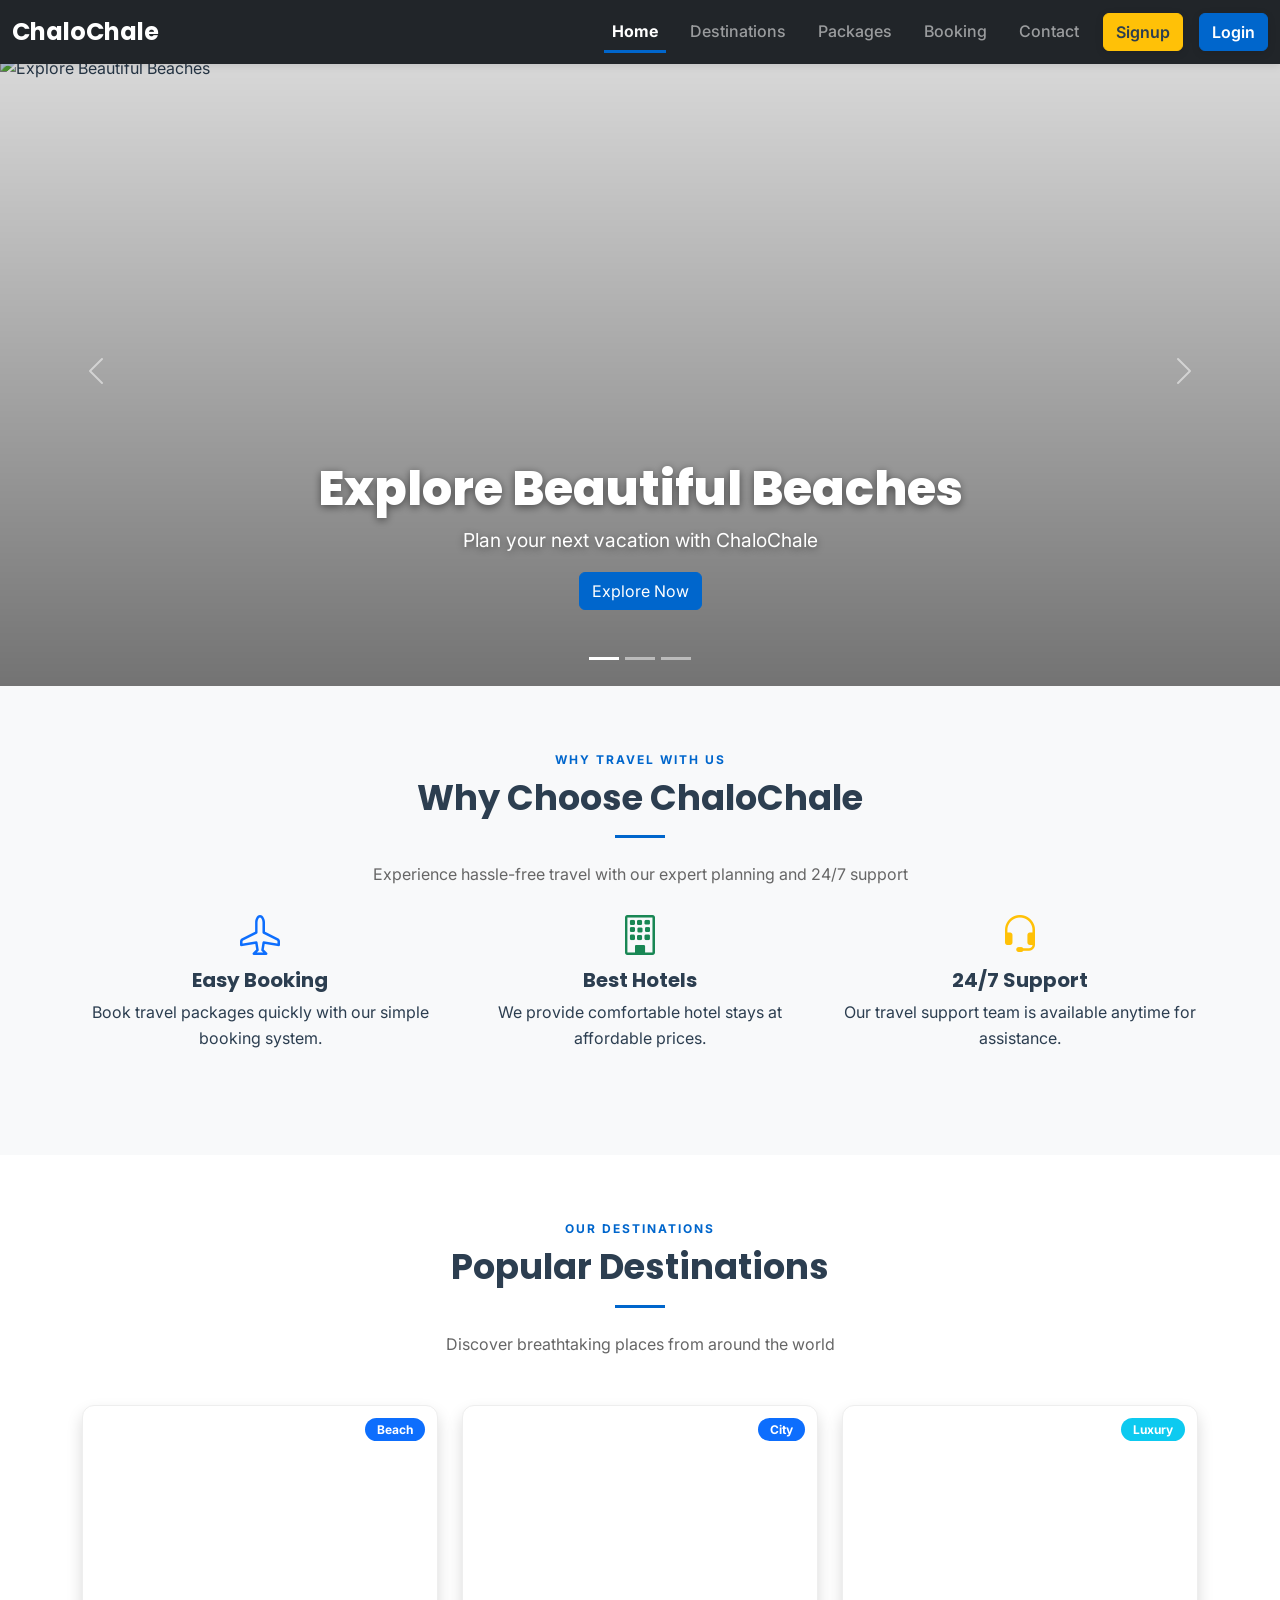
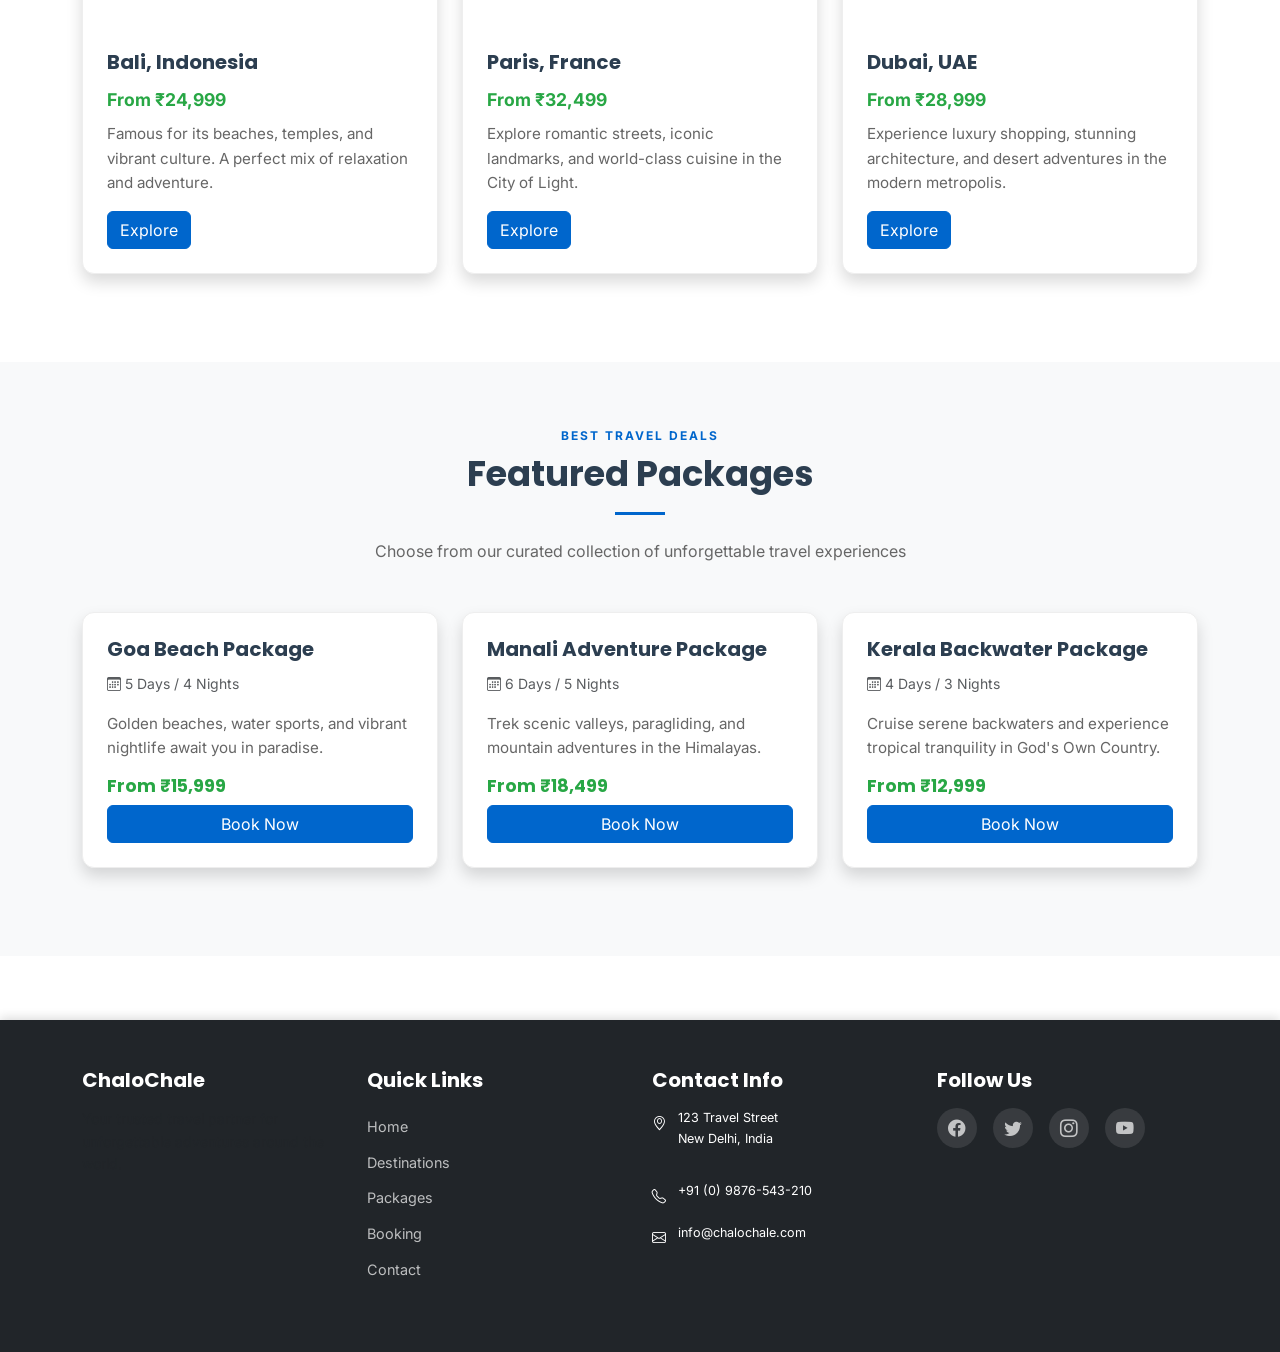
==== commit 6c8ddac9: "Final Index.html" ====
--- a/index.html
+++ b/index.html
@@ -155,7 +155,6 @@
             </div>
             <div class="card-body">
               <h5 class="card-title fw-bold">Bali, Indonesia</h5>
-              <div class="card-rating">★★★★☆ 4.8 (2,340 reviews)</div>
               <p class="card-price">From ₹24,999</p>
               <p class="card-text">Famous for its beaches, temples, and vibrant culture. A perfect mix of relaxation and adventure.</p>
               <a href="destination.html" class="btn btn-primary">Explore</a>
@@ -170,7 +169,6 @@
             </div>
             <div class="card-body">
               <h5 class="card-title fw-bold">Paris, France</h5>
-              <div class="card-rating">★★★★★ 4.9 (3,120 reviews)</div>
               <p class="card-price">From ₹32,499</p>
               <p class="card-text">Explore romantic streets, iconic landmarks, and world-class cuisine in the City of Light.</p>
               <a href="destination.html" class="btn btn-primary">Explore</a>
@@ -185,7 +183,6 @@
             </div>
             <div class="card-body">
               <h5 class="card-title fw-bold">Dubai, UAE</h5>
-              <div class="card-rating">★★★★☆ 4.7 (1,890 reviews)</div>
               <p class="card-price">From ₹28,999</p>
               <p class="card-text">Experience luxury shopping, stunning architecture, and desert adventures in the modern metropolis.</p>
               <a href="destination.html" class="btn btn-primary">Explore</a>
@@ -214,7 +211,6 @@
           <div class="card shadow">
             <div class="card-body">
               <h5 class="card-title fw-bold">Goa Beach Package</h5>
-              <div class="card-rating">★★★★☆ 4.5 (892 reviews)</div>
               <p class="text-muted small"><i class="bi bi-calendar3"></i> 5 Days / 4 Nights</p>
               <p class="card-text small">Golden beaches, water sports, and vibrant nightlife await you in paradise.</p>
               <h4 class="card-price">From ₹15,999</h4>
@@ -227,7 +223,6 @@
           <div class="card shadow">
             <div class="card-body">
               <h5 class="card-title fw-bold">Manali Adventure Package</h5>
-              <div class="card-rating">★★★★★ 4.9 (1,256 reviews)</div>
               <p class="text-muted small"><i class="bi bi-calendar3"></i> 6 Days / 5 Nights</p>
               <p class="card-text small">Trek scenic valleys, paragliding, and mountain adventures in the Himalayas.</p>
               <h4 class="card-price">From ₹18,499</h4>
@@ -240,7 +235,6 @@
           <div class="card shadow">
             <div class="card-body">
               <h5 class="card-title fw-bold">Kerala Backwater Package</h5>
-              <div class="card-rating">★★★★☆ 4.6 (743 reviews)</div>
               <p class="text-muted small"><i class="bi bi-calendar3"></i> 4 Days / 3 Nights</p>
               <p class="card-text small">Cruise serene backwaters and experience tropical tranquility in God's Own Country.</p>
               <h4 class="card-price">From ₹12,999</h4>
@@ -304,25 +298,12 @@
             <a href="https://instagram.com" target="_blank" title="Instagram"><i class="bi bi-instagram"></i></a>
             <a href="https://youtube.com" target="_blank" title="YouTube"><i class="bi bi-youtube"></i></a>
           </div>
-          <h6 class="fw-bold mb-2">Hours</h6>
-          <p class="small text-muted mb-0">Mon - Fri: 9:00 AM - 6:00 PM</p>
-          <p class="small text-muted">Sat - Sun: 10:00 AM - 4:00 PM</p>
-        </div>
-      </div>
-
-      <hr class="my-4 bg-secondary">
-
-      <div class="row">
-        <div class="col-12 text-center">
-          <p class="mb-0 small text-muted">© 2026 ChaloChale Travel App. All rights reserved. | Designed with <i class="bi bi-heart-fill text-danger"></i> by ChaloChale Team</p>
-        </div>
-      </div>
+        </div>
+      </div>
+
+      
     </div>
   </footer>
-
-  <button class="back-to-top" id="backToTop">
-    <i class="bi bi-chevron-up"></i>
-  </button>
 
   <script src="js/script.js"></script>
 </body>
